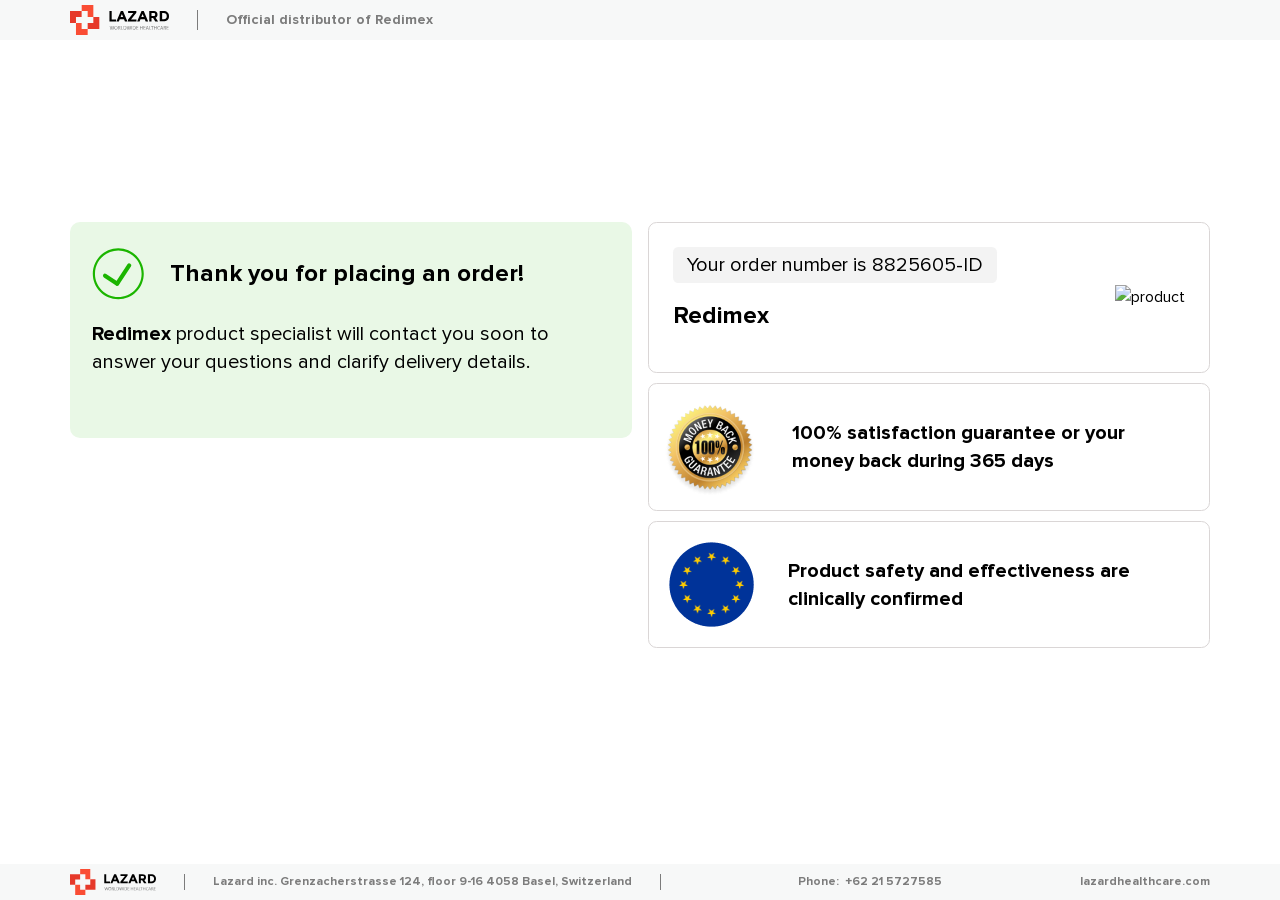
==== thanks/index.html @ 838192f9 "Substituir arquivos do repositório com versão local" ====
<!DOCTYPE html>
<html lang="ru">
  <head>
    <title>LAZARD worldwide healthcare | Thank you for placing an order!!</title>
    <meta charset="UTF-8">
    <meta name="viewport" content="width=device-width, initial-scale=1">
    <link rel="shortcut icon" href="favicon.ico">
    <!-- css styles -->
    <!--[if lt IE 9]>
    <script src="https://cdnjs.cloudflare.com/ajax/libs/html5shiv/3.7.3/html5shiv.min.js"></script>
    <script src="https://cdnjs.cloudflare.com/ajax/libs/livingston-css3-mediaqueries-js/1.0.0/css3-mediaqueries.min.js"></script><![endif]-->
    <link rel="stylesheet" href="https://stackpath.bootstrapcdn.com/bootstrap/4.3.1/css/bootstrap.min.css" integrity="sha384-ggOyR0iXCbMQv3Xipma34MD+dH/1fQ784/j6cY/iJTQUOhcWr7x9JvoRxT2MZw1T" crossorigin="anonymous">
    <link rel="stylesheet" href="https://cdnjs.cloudflare.com/ajax/libs/flag-icon-css/2.9.0/css/flag-icon.min.css">
    <!-- build:css assets/css/style.min.css-->
    <link rel="stylesheet" href="assets/css/fonts.css">
    <link rel="stylesheet" href="assets/css/style.css">
    <!-- endbuild -->
    <!-- end css styles -->
    <!-- INTH_SNIPPET_TOP -->
  </head>
  <body>
    <div class="d-flex flex-column justify-content-between h-100">
      <!-- header-->
      <header class="header">
        <div class="container">
          <div class="d-flex align-items-center">
            <div class="logo header-logo"><a href="#"><img class="logo__img" src="assets/images/logo/logo.svg" alt="logo"></a></div>
            <p class="header__text m-0">Official distributor of <span class="current-product__name">Redimex </span><span class="country"></span></p>
          </div>
        </div>
      </header>
      <!-- main-->
      <main class="main">
        <div class="container">
          <div class="row">
            <div class="order__content clearfix">
              <div class="col-md-6 float-md-left pr-md-2">
                <div class="order-info__content order-info__content_light_green mb-sm-3 mb-2">
                  <div class="order-info__info-line">
                    <div class="d-flex align-items-center"><img class="order-is-issued__img" src="assets/images/icons/order_green.svg" alt="order">
                      <p class="order-info__title m-0">Thank you for placing an order!</p>
                    </div>
                  </div>
                  <p class="order-info__text m-0"> <span class="current-product__name font-weight-bold">Redimex</span>&nbsp;product specialist will contact you soon to answer your questions and clarify delivery details.</p>
                </div>
              </div>
              <div class="col-md-6 float-md-right pl-md-2">
                <div class="order-product__content mb-3">
                  <div class="order-product__item current-product">
                    <div class="d-flex align-items-center justify-content-between">
                      <div class="order-product-spec-wrap">
                        <p class="order-id">Your order number is <span class="order-id__value">8825605-ID</span></p>
                        <p class="current-product__text"><span class="current-product__name">Redimex</span></p>
                        <p class="current-product__description m-0"></p>
                      </div><img class="current-product__img" src="https://static.statthroat.tech/offers/183624ec-45d1-457c-8dc4-bf20b5571d86.png" alt="product">
                    </div>
                  </div>
                  
                  <div class="order-product__item product-guarantee">
                    <div class="d-flex align-items-center"><img class="label label_img guarantee-label_img" src="assets/images/labels/guarantee.png" alt="guarantee">
                      <p class="product-guarantee_text">100% satisfaction guarantee or your money back during 365 days</p>
                    </div>
                  </div>
                  <div class="order-product__item product-confirmed">
                    <div class="d-flex align-items-center"><img class="label label_img" src="assets/images/labels/confirmed.png" alt="confirmed">
                      <p class="product-confirmed_text">Product safety and effectiveness are clinically confirmed</p>
                    </div>
                  </div>
                </div>
              </div>
              
            </div>
          </div>
        </div>
      </main>
      <!-- footer-->
      <footer class="footer">
        <div class="container">
          <div class="d-flex align-items-center">
            <div class="company-about__content">
              <div class="logo footer-logo"><a href="#"><img class="logo__img" src="assets/images/logo/logo.svg" alt="logo"></a></div>
            </div>
            <div class="footer-contacts__content">
              <div class="d-flex justify-content-between flex-xl-row flex-column">
                <p class="footer_address__text m-0">Lazard inc. Grenzacherstrasse 124, floor 9-16 4058 Basel, Switzerland</p>
                <p class="footer-phone__text m-0">Phone: &nbsp;<a class="footer-phone__link" href="tel:+62215727585">+62 21 5727585</a></p><a class="footer-url__link" href="lazardhealthcare.com" target="_blank">lazardhealthcare.com</a>
              </div>
            </div>
          </div>
        </div>
      </footer>
    </div>
    <!-- js scripts -->
    <script src="https://cdnjs.cloudflare.com/ajax/libs/jquery/3.3.1/jquery.min.js"></script>
    <script src="https://stackpath.bootstrapcdn.com/bootstrap/4.3.1/js/bootstrap.min.js" integrity="sha384-JjSmVgyd0p3pXB1rRibZUAYoIIy6OrQ6VrjIEaFf/nJGzIxFDsf4x0xIM+B07jRM" crossorigin="anonymous"></script>
    <!-- build:js assets/js/main.min.js -->
    <script src="assets/js/main.js"></script>
    <!-- endbuild -->
    <!-- end js scripts-->
    <!-- INTH_SNIPPET_BOTTOM -->
  </body>
</html>
---- thanks/assets/css/fonts.css ----
@font-face {
	font-family: 'Proxima Nova';
	src: url('../fonts/ProximaNova-Light.woff2') format('woff2'), url('../fonts/ProximaNova-Light.woff') format('woff');
	font-weight: 300;
	font-style: normal
}
@font-face {
	font-family: 'Proxima Nova';
	src: url('../fonts/ProximaNova-Regular.woff') format('woff2'), url('../fonts/ProximaNova-Regular.woff') format('woff');
	font-weight: 400;
	font-style: normal
}
@font-face {
	font-family: 'Proxima Nova';
	src: url('../fonts/ProximaNova-Bold.woff2') format('woff2'), url('../fonts/ProximaNova-Bold.woff') format('woff');
	font-weight: 700;
	font-style: normal
}
---- thanks/assets/css/style.css ----
/*
 * main
 */
html,
body {
  height: 100%;
}
body {
  font-family: 'Proxima Nova', sans-serif;
  font-weight: 400;
  font-size: 100%;
  color: #000;
  overflow-x: hidden;
}
@media (min-width: 1200px) {
  .container {
    max-width: 1170px;
  }
}
a {
  color: #00a3ff;
  text-decoration: underline;
}
a:hover {
  color: #00a3ff;
  text-decoration: none;
}
p {
  line-height: 140%;
}
img {
  max-width: 100%;
}
/*
 * style
 */
.header {
  padding: 5px 0;
  background-color: #f7f8f8;
}
.header-logo {
  margin: 0 28px 0 0;
}
.header__text {
  padding: 0 0 0 28px;
  font-family: 'Proxima Nova', sans-serif;
  font-weight: 700;
  font-size: 14px;
  color: #7c7c7c;
  border-left: 1px solid #7c7c7c;
}
.main {
  padding: 50px 0 68px;
}
.order-info__content {
  padding: 26px 80px 62px 22px;
  border-radius: 10px;
}
.order-info__content_light_green {
  background-color: #e9f8e6;
}
.order-info__info-line {
  margin: 0 0 20px;
}
.order-is-issued__img {
  margin: 0 26px 0 0;
}
.order-info__title {
  font-family: 'Proxima Nova', sans-serif;
  font-weight: 700;
  font-size: 24px;
}
.order-info__text {
  font-size: 20px;
}
.order-product__item {
  padding: 20px;
  margin: 0 0 10px;
  background-color: #fff;
  border: 1.71386px solid #dad6d6;
  border-radius: 8.56928px;
}
.order-product__item:last-child {
  margin: 0;
}
.current-product {
  padding: 24px;
}
.order-id {
  display: inline-block;
  padding: 4px 14px;
  font-size: 20px;
  background: rgba(196,196,196,0.2);
  border-radius: 5.14157px;
}
.current-product__text {
  font-family: 'Proxima Nova', sans-serif;
  font-weight: 700;
  font-size: 24px;
}
.current-product__description {
  font-size: 20px;
}
.label {
  margin: 0 34px 0 0;
}
.label-number {
  display: -webkit-box;
  display: -ms-flexbox;
  display: flex;
  -webkit-box-orient: vertical;
  -webkit-box-direction: normal;
      -ms-flex-direction: column;
          flex-direction: column;
  -webkit-box-align: center;
      -ms-flex-align: center;
          align-items: center;
  -webkit-box-pack: center;
      -ms-flex-pack: center;
          justify-content: center;
  min-width: 86px;
  height: 86px;
  border-radius: 50%;
  background-color: #ffe234;
}
.number__value {
  font-family: 'Proxima Nova', sans-serif;
  font-weight: 700;
  font-size: 45px;
}
.popularity-product__text,
.product-guarantee_text,
.product-confirmed_text {
  margin: 0;
  font-family: 'Proxima Nova', sans-serif;
  font-weight: 700;
  font-size: 20px;
}
.guarantee-label_img {
  margin: -2px 34px -9px -7px;
}
.other-suggestion__item {
  padding: 28px 22px 22px 16px;
}
.discount {
  padding: 18px 16px 18px 16px;
}
.order-suggestion-info__content {
  display: none;
}
.order-suggestion-info__content .order-info__title,
.order-suggestion-info__content .order-info__text {
  color: #fff;
}
.other-suggestion__item_bg_yellow {
  background: url("../images/icons/dot_bottom.svg") repeat-x top left 3.5px, url("../images/icons/dot_top.svg") repeat-x bottom left 3.5px;
  background-color: #ffe234;
}
.item_bg_1 {
  background: url("../images/icons/dot_bottom.svg") repeat-x top left 3.5px, url("../images/icons/dot_top.svg") repeat-x bottom left 3.5px;
  background-color: #ff4131;
}
.item_bg_2 {
  background: url("../images/icons/dot_bottom.svg") repeat-x top left 3.5px, url("../images/icons/dot_top.svg") repeat-x bottom left 3.5px;
  background-color: #a431ff;
}
.item_bg_3 {
  background: url("../images/icons/dot_bottom.svg") repeat-x top left 3.5px, url("../images/icons/dot_top.svg") repeat-x bottom left 3.5px;
  background-color: #00c3cf;
}
.emoji__wrap {
  position: relative;
  min-width: 50px;
  margin: 0 0 0 30px;
}
.flag__wrap {
  position: absolute;
  top: 36%;
  left: -40%;
}
.flag {
  font-size: 1.5rem;
}
.discount__title {
  font-family: 'Proxima Nova', sans-serif;
  font-weight: 700;
  font-size: 24px;
}
.discount__text {
  margin: 0;
  font-family: 'Proxima Nova', sans-serif;
  font-weight: 700;
  font-size: 18px;
}
.product-image__content {
  position: relative;
  min-width: 80px;
  max-width: 80px;
  height: 80px;
  margin: 0 18px 0 0;
  padding: 8px;
  background-color: #fff;
  border-radius: 5px;
}
.product-num {
  position: absolute;
  top: -7px;
  left: -10px;
  display: -webkit-box;
  display: -ms-flexbox;
  display: flex;
  -webkit-box-orient: vertical;
  -webkit-box-direction: normal;
      -ms-flex-direction: column;
          flex-direction: column;
  -webkit-box-align: center;
      -ms-flex-align: center;
          align-items: center;
  -webkit-box-pack: center;
      -ms-flex-pack: center;
          justify-content: center;
  min-width: 27px;
  max-width: 27px;
  height: 27px;
  border-radius: 50%;
  background-color: #ffe234;
  font-family: 'Proxima Nova', sans-serif;
  font-weight: 700;
  font-size: 14px;
}
.product__img {
  display: block;
  margin: auto;
}
.product__name {
  margin: 0;
  font-family: 'Proxima Nova', sans-serif;
  font-weight: 700;
  font-size: 24px;
  color: #fff;
}
.product__description {
  margin: 0;
  font-family: 'Proxima Nova', sans-serif;
  font-weight: 700;
  font-size: 18px;
  color: #fff;
}
.product__link {
  font-family: 'Proxima Nova', sans-serif;
  font-weight: 700;
  font-size: 12px;
  color: #fff;
}
.product__link:hover {
  color: #fff;
}
.product-order__content {
  -ms-flex-negative: 0;
      flex-shrink: 0;
}
.price.price--old {
  margin: 0 0 10px;
  position: relative;
  font-family: 'Proxima Nova', sans-serif;
  font-weight: 700;
  font-size: 12px;
  color: #fff;
}
.price.price--old:before {
  content: "";
  position: absolute;
  top: 40%;
  right: 2px;
  left: -2px;
  width: calc(100% + 4px);
  height: 1px;
  background-color: #fff;
}
.price.price--new {
  margin: 0;
  font-family: 'Proxima Nova', sans-serif;
  font-weight: 700;
  font-size: 24px;
  color: #fff;
}
.product-order__btn {
  padding: 3px 8px;
  background: #ffe234;
  border-radius: 3px;
  font-family: 'Proxima Nova', sans-serif;
  font-weight: 700;
  font-size: 12px;
  color: #000 !important;
  text-decoration: none;
  cursor: pointer;
  border: none;
  outline: none;
}
.product-order__btn:hover {
  filter: saturate(2);
}
.product-order__btn:focus {
  outline: none;
}
.footer {
  padding: 5px 0;
  background-color: #f7f8f8;
}
.footer-logo {
  margin: 0 28px 0 0;
}
.footer-contacts__content {
  width: 100%;
  padding: 0 0 0 28px;
  border-left: 1px solid #7c7c7c;
}
.footer_address__text {
  padding: 0 28px 0 0;
  font-family: 'Proxima Nova', sans-serif;
  font-weight: 700;
  font-size: 12px;
  color: #7c7c7c;
  border-right: 1px solid #7c7c7c;
}
.footer-phone__text,
.footer-phone__link,
.footer-url__link {
  font-family: 'Proxima Nova', sans-serif;
  font-weight: 700;
  font-size: 12px;
  color: #7c7c7c;
  text-decoration: none;
  line-height: 140%;
}
.footer-phone__link:hover,
.footer-url__link:hover {
  color: #00a3ff;
}
@media (max-width: 1200px) {
  .footer_address__text {
    border-right: none;
  }
}
@media (min-width: 576px) and (max-width: 992px) {
  .order-info__content {
    padding: 14px;
  }
  .order-is-issued__img {
    max-width: 30px;
    margin: 0 14px 0 0;
  }
  .order-info__title,
  .order-info__text {
    font-size: 14px;
  }
  .order-product__item {
    padding: 12px;
  }
  .current-product {
    padding: 15px;
  }
  .order-id {
    margin: 0 0 8px;
    font-size: 12px;
  }
  .current-product__text {
    margin: 0 0 8px;
    font-size: 14px;
  }
  .current-product__description {
    font-size: 12px;
  }
  .current-product__img {
    max-width: 80px;
  }
  .label-number {
    min-width: 50px;
    height: 50px;
    margin: 0 20px 0 0;
  }
  .number__value {
    font-size: 26px;
  }
  .label_img {
    max-width: 50px;
  }
  .label {
    margin: 0 20px 0 0;
  }
  .other-suggestion__item {
    padding: 24px 18px;
  }
  .popularity-product__text,
  .product-guarantee_text,
  .product-confirmed_text {
    font-size: 12px;
  }
  .discount__title {
    font-size: 20px;
  }
  .discount__text {
    font-size: 12px;
  }
  .product__name {
    font-size: 14px;
  }
  .product__description {
    font-size: 12px;
  }
  .price.price--new {
    font-size: 20px;
  }
}
@media (max-width: 576px) {
  .header-logo,
  .footer-logo {
    min-width: 70px;
    margin: 0 14px 0 0;
  }
  .header__text {
    font-size: 12px;
    border-left: 1px solid rgba(123,124,124,0.2);
  }
  .footer-contacts__content {
    padding: 0 0 0 14px;
    border-left: 1px solid rgba(123,124,124,0.2);
  }
  .footer_address__text {
    padding: 0;
  }
  .main {
    padding: 14px 0;
  }
  .order-info__content {
    padding: 14px;
  }
  .order-is-issued__img {
    max-width: 30px;
    margin: 0 14px 0 0;
  }
  .order-info__title,
  .order-info__text {
    font-size: 14px;
  }
  .order-product__item {
    padding: 12px;
  }
  .current-product {
    padding: 15px;
  }
  .order-id {
    margin: 0 0 8px;
    font-size: 12px;
  }
  .current-product__text {
    margin: 0 0 8px;
    font-size: 14px;
  }
  .current-product__description {
    font-size: 12px;
  }
  .current-product__img {
    max-width: 80px;
  }
  .label-number {
    min-width: 50px;
    height: 50px;
    margin: 0 20px 0 0;
  }
  .number__value {
    font-size: 26px;
  }
  .label_img {
    max-width: 50px;
  }
  .label {
    margin: 0 20px 0 0;
  }
  .other-suggestion__item {
    padding: 24px 18px;
  }
  .popularity-product__text,
  .product-guarantee_text,
  .product-confirmed_text {
    font-size: 12px;
  }
  .discount__title {
    font-size: 20px;
  }
  .discount__text {
    font-size: 12px;
  }
  .product__name {
    font-size: 14px;
  }
  .product__description {
    font-size: 12px;
  }
  .price.price--new {
    font-size: 20px;
  }
}
@media (max-width: 374px) {
  .emoji__wrap {
    margin: 20px 0 0 0;
  }
  .other-suggestion__item .suggestion-product > .d-flex {
    -webkit-box-orient: vertical;
    -webkit-box-direction: normal;
        -ms-flex-direction: column;
            flex-direction: column;
  }
  .product-about__content {
    margin: 0 0 10px;
  }
  .product-order__content .price {
    margin: 0;
  }
  .product-order__content .d-flex {
    -webkit-box-orient: horizontal !important;
    -webkit-box-direction: normal !important;
        -ms-flex-direction: row !important;
            flex-direction: row !important;
    -webkit-box-align: center !important;
        -ms-flex-align: center !important;
            align-items: center !important;
    -ms-flex-pack: distribute !important;
        justify-content: space-around !important;
  }
  .product-order__btn {
    display: block;
    width: 100%;
    margin: 10px 0 0;
    text-align: center;
  }
}
/*
 * reset
 */
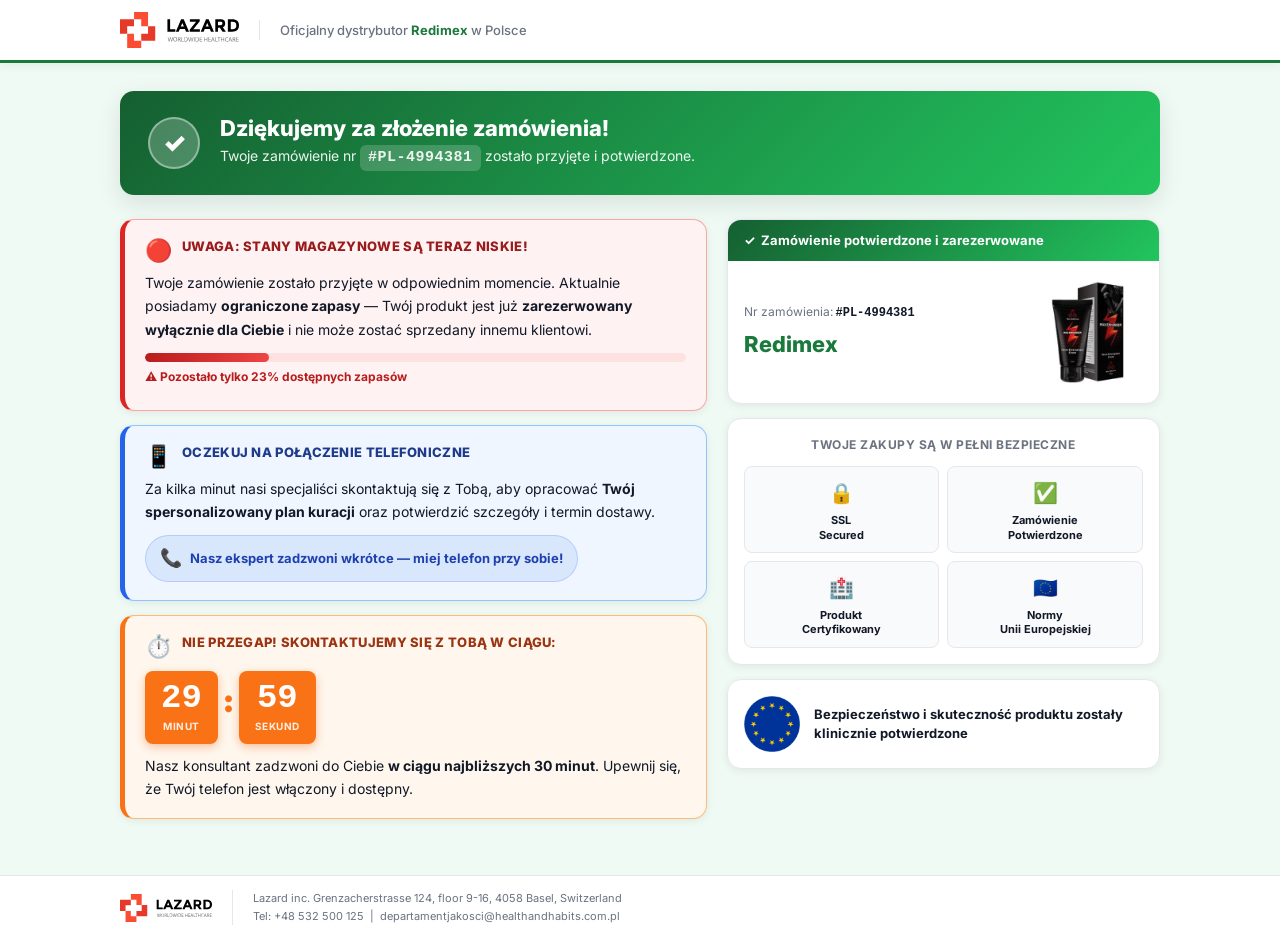
==== commit cce9fc5f: "feat: thanks page otimizada (polonês + 3 gatilhos + design moderno) + GEO LP /pl/ + validação inteli" ====
--- a/thanks/index.html
+++ b/thanks/index.html
@@ -1,102 +1,240 @@
 <!DOCTYPE html>
-<html lang="ru">
+<html lang="pl">
   <head>
-    <title>LAZARD worldwide healthcare | Thank you for placing an order!!</title>
+    <title>Dziękujemy za zamówienie! | Redimex Polska</title>
     <meta charset="UTF-8">
     <meta name="viewport" content="width=device-width, initial-scale=1">
+    <meta name="robots" content="noindex, nofollow">
     <link rel="shortcut icon" href="favicon.ico">
-    <!-- css styles -->
-    <!--[if lt IE 9]>
-    <script src="https://cdnjs.cloudflare.com/ajax/libs/html5shiv/3.7.3/html5shiv.min.js"></script>
-    <script src="https://cdnjs.cloudflare.com/ajax/libs/livingston-css3-mediaqueries-js/1.0.0/css3-mediaqueries.min.js"></script><![endif]-->
-    <link rel="stylesheet" href="https://stackpath.bootstrapcdn.com/bootstrap/4.3.1/css/bootstrap.min.css" integrity="sha384-ggOyR0iXCbMQv3Xipma34MD+dH/1fQ784/j6cY/iJTQUOhcWr7x9JvoRxT2MZw1T" crossorigin="anonymous">
-    <link rel="stylesheet" href="https://cdnjs.cloudflare.com/ajax/libs/flag-icon-css/2.9.0/css/flag-icon.min.css">
-    <!-- build:css assets/css/style.min.css-->
+    <!-- Google Fonts: Inter -->
+    <link rel="preconnect" href="https://fonts.googleapis.com">
+    <link href="https://fonts.googleapis.com/css2?family=Inter:wght@400;500;600;700;800;900&display=swap" rel="stylesheet">
+    <!-- Styles -->
     <link rel="stylesheet" href="assets/css/fonts.css">
     <link rel="stylesheet" href="assets/css/style.css">
-    <!-- endbuild -->
-    <!-- end css styles -->
     <!-- INTH_SNIPPET_TOP -->
   </head>
   <body>
-    <div class="d-flex flex-column justify-content-between h-100">
-      <!-- header-->
-      <header class="header">
-        <div class="container">
-          <div class="d-flex align-items-center">
-            <div class="logo header-logo"><a href="#"><img class="logo__img" src="assets/images/logo/logo.svg" alt="logo"></a></div>
-            <p class="header__text m-0">Official distributor of <span class="current-product__name">Redimex </span><span class="country"></span></p>
+
+    <!-- ══════════════════════════════════
+         HEADER
+    ══════════════════════════════════ -->
+    <header class="header">
+      <div class="container">
+        <div class="header-inner">
+          <a href="#" class="header-logo">
+            <img src="assets/images/logo/logo.svg" alt="Redimex">
+          </a>
+          <p class="header-text">Oficjalny dystrybutor <strong>Redimex</strong> w Polsce</p>
+        </div>
+      </div>
+    </header>
+
+    <!-- ══════════════════════════════════
+         MAIN
+    ══════════════════════════════════ -->
+    <main class="main">
+      <div class="container">
+
+        <!-- ── SUCCESS BANNER ── -->
+        <div class="success-banner">
+          <div class="success-icon">✓</div>
+          <div>
+            <h1 class="success-title">Dziękujemy za złożenie zamówienia!</h1>
+            <p class="success-subtitle">
+              Twoje zamówienie nr <span class="order-id-badge" id="orderId">#PL-8825605</span>
+              zostało przyjęte i potwierdzone.
+            </p>
           </div>
         </div>
-      </header>
-      <!-- main-->
-      <main class="main">
-        <div class="container">
-          <div class="row">
-            <div class="order__content clearfix">
-              <div class="col-md-6 float-md-left pr-md-2">
-                <div class="order-info__content order-info__content_light_green mb-sm-3 mb-2">
-                  <div class="order-info__info-line">
-                    <div class="d-flex align-items-center"><img class="order-is-issued__img" src="assets/images/icons/order_green.svg" alt="order">
-                      <p class="order-info__title m-0">Thank you for placing an order!</p>
-                    </div>
-                  </div>
-                  <p class="order-info__text m-0"> <span class="current-product__name font-weight-bold">Redimex</span>&nbsp;product specialist will contact you soon to answer your questions and clarify delivery details.</p>
-                </div>
-              </div>
-              <div class="col-md-6 float-md-right pl-md-2">
-                <div class="order-product__content mb-3">
-                  <div class="order-product__item current-product">
-                    <div class="d-flex align-items-center justify-content-between">
-                      <div class="order-product-spec-wrap">
-                        <p class="order-id">Your order number is <span class="order-id__value">8825605-ID</span></p>
-                        <p class="current-product__text"><span class="current-product__name">Redimex</span></p>
-                        <p class="current-product__description m-0"></p>
-                      </div><img class="current-product__img" src="https://static.statthroat.tech/offers/183624ec-45d1-457c-8dc4-bf20b5571d86.png" alt="product">
-                    </div>
-                  </div>
-                  
-                  <div class="order-product__item product-guarantee">
-                    <div class="d-flex align-items-center"><img class="label label_img guarantee-label_img" src="assets/images/labels/guarantee.png" alt="guarantee">
-                      <p class="product-guarantee_text">100% satisfaction guarantee or your money back during 365 days</p>
-                    </div>
-                  </div>
-                  <div class="order-product__item product-confirmed">
-                    <div class="d-flex align-items-center"><img class="label label_img" src="assets/images/labels/confirmed.png" alt="confirmed">
-                      <p class="product-confirmed_text">Product safety and effectiveness are clinically confirmed</p>
-                    </div>
-                  </div>
-                </div>
-              </div>
-              
-            </div>
+
+        <!-- ── CONTENT GRID ── -->
+        <div class="content-grid">
+
+          <!-- ════════════════════════════
+               LEFT — GATILHOS / TRIGGERS
+          ════════════════════════════ -->
+          <div class="triggers-column">
+
+            <!-- TRIGGER 1: Stock alert (RED) -->
+            <div class="trigger trigger-red">
+              <div class="trigger-header">
+                <span class="trigger-icon">🔴</span>
+                <h2 class="trigger-title">UWAGA: STANY MAGAZYNOWE SĄ TERAZ NISKIE!</h2>
+              </div>
+              <p class="trigger-text">
+                Twoje zamówienie zostało przyjęte w odpowiednim momencie.
+                Aktualnie posiadamy <strong>ograniczone zapasy</strong> —
+                Twój produkt jest już <strong>zarezerwowany wyłącznie dla Ciebie</strong>
+                i nie może zostać sprzedany innemu klientowi.
+              </p>
+              <div class="stock-bar-wrap">
+                <div class="stock-bar">
+                  <div class="stock-bar-fill"></div>
+                </div>
+                <p class="stock-label">⚠️ Pozostało tylko <strong>23% dostępnych zapasów</strong></p>
+              </div>
+            </div>
+
+            <!-- TRIGGER 2: Specialist contact (BLUE) -->
+            <div class="trigger trigger-blue">
+              <div class="trigger-header">
+                <span class="trigger-icon">📱</span>
+                <h2 class="trigger-title">OCZEKUJ NA POŁĄCZENIE TELEFONICZNE</h2>
+              </div>
+              <p class="trigger-text">
+                Za kilka minut nasi specjaliści skontaktują się z Tobą,
+                aby opracować <strong>Twój spersonalizowany plan kuracji</strong>
+                oraz potwierdzić szczegóły i termin dostawy.
+              </p>
+              <div class="phone-pill">
+                <span class="phone-pill-icon">📞</span>
+                <span class="phone-pill-text">Nasz ekspert zadzwoni wkrótce — miej telefon przy sobie!</span>
+              </div>
+            </div>
+
+            <!-- TRIGGER 3: 30-min countdown (ORANGE) -->
+            <div class="trigger trigger-orange">
+              <div class="trigger-header">
+                <span class="trigger-icon">⏱️</span>
+                <h2 class="trigger-title">NIE PRZEGAP! SKONTAKTUJEMY SIĘ Z TOBĄ W CIĄGU:</h2>
+              </div>
+              <div class="countdown-wrap">
+                <div class="countdown-box">
+                  <span class="countdown-num" id="cntMin">30</span>
+                  <span class="countdown-label">minut</span>
+                </div>
+                <span class="countdown-sep">:</span>
+                <div class="countdown-box">
+                  <span class="countdown-num" id="cntSec">00</span>
+                  <span class="countdown-label">sekund</span>
+                </div>
+              </div>
+              <p class="trigger-text">
+                Nasz konsultant zadzwoni do Ciebie <strong>w ciągu najbliższych 30 minut</strong>.
+                Upewnij się, że Twój telefon jest włączony i dostępny.
+              </p>
+            </div>
+
+          </div><!-- /triggers-column -->
+
+          <!-- ════════════════════════════
+               RIGHT — PRODUCT + SEALS
+          ════════════════════════════ -->
+          <div class="product-column">
+
+            <!-- Product card -->
+            <div class="card">
+              <div class="card-header-green">
+                ✓ &nbsp;Zamówienie potwierdzone i zarezerwowane
+              </div>
+              <div class="product-info">
+                <div>
+                  <p class="order-number-small">Nr zamówienia: <span id="orderIdCard">#PL-8825605</span></p>
+                  <p class="product-name-card">Redimex</p>
+                </div>
+                <img
+                  class="product-img-card"
+                  src="assets/images/products/product1.png"
+                  alt="Redimex"
+                  onerror="this.src='https://static.statthroat.tech/offers/183624ec-45d1-457c-8dc4-bf20b5571d86.png'"
+                >
+              </div>
+            </div>
+
+            <!-- Security seals (NO free shipping) -->
+            <div class="card seals-card">
+              <p class="seals-title">Twoje zakupy są w pełni bezpieczne</p>
+              <div class="seals-grid">
+                <div class="seal">
+                  <span class="seal-icon">🔒</span>
+                  <span class="seal-text">SSL<br>Secured</span>
+                </div>
+                <div class="seal">
+                  <span class="seal-icon">✅</span>
+                  <span class="seal-text">Zamówienie<br>Potwierdzone</span>
+                </div>
+                <div class="seal">
+                  <span class="seal-icon">🏥</span>
+                  <span class="seal-text">Produkt<br>Certyfikowany</span>
+                </div>
+                <div class="seal">
+                  <span class="seal-icon">🇪🇺</span>
+                  <span class="seal-text">Normy<br>Unii Europejskiej</span>
+                </div>
+              </div>
+            </div>
+
+            <!-- EU Clinical Confirmation -->
+            <div class="card eu-card">
+              <div class="eu-content">
+                <img
+                  src="assets/images/labels/confirmed.png"
+                  alt="Klinicznie potwierdzone"
+                  class="eu-img"
+                >
+                <p class="eu-text">
+                  Bezpieczeństwo i skuteczność produktu zostały
+                  <strong>klinicznie potwierdzone</strong>
+                </p>
+              </div>
+            </div>
+
+          </div><!-- /product-column -->
+
+        </div><!-- /content-grid -->
+      </div><!-- /container -->
+    </main>
+
+    <!-- ══════════════════════════════════
+         FOOTER
+    ══════════════════════════════════ -->
+    <footer class="footer">
+      <div class="container">
+        <div class="footer-inner">
+          <a href="#" class="footer-logo">
+            <img src="assets/images/logo/logo.svg" alt="Redimex">
+          </a>
+          <div class="footer-info">
+            <p>Lazard inc. Grenzacherstrasse 124, floor 9-16, 4058 Basel, Switzerland</p>
+            <p>Tel: <a href="tel:+48532500125">+48 532 500 125</a> &nbsp;|&nbsp;
+               <a href="mailto:departamentjakosci@healthandhabits.com.pl">departamentjakosci@healthandhabits.com.pl</a>
+            </p>
           </div>
         </div>
-      </main>
-      <!-- footer-->
-      <footer class="footer">
-        <div class="container">
-          <div class="d-flex align-items-center">
-            <div class="company-about__content">
-              <div class="logo footer-logo"><a href="#"><img class="logo__img" src="assets/images/logo/logo.svg" alt="logo"></a></div>
-            </div>
-            <div class="footer-contacts__content">
-              <div class="d-flex justify-content-between flex-xl-row flex-column">
-                <p class="footer_address__text m-0">Lazard inc. Grenzacherstrasse 124, floor 9-16 4058 Basel, Switzerland</p>
-                <p class="footer-phone__text m-0">Phone: &nbsp;<a class="footer-phone__link" href="tel:+62215727585">+62 21 5727585</a></p><a class="footer-url__link" href="lazardhealthcare.com" target="_blank">lazardhealthcare.com</a>
-              </div>
-            </div>
-          </div>
-        </div>
-      </footer>
-    </div>
-    <!-- js scripts -->
-    <script src="https://cdnjs.cloudflare.com/ajax/libs/jquery/3.3.1/jquery.min.js"></script>
-    <script src="https://stackpath.bootstrapcdn.com/bootstrap/4.3.1/js/bootstrap.min.js" integrity="sha384-JjSmVgyd0p3pXB1rRibZUAYoIIy6OrQ6VrjIEaFf/nJGzIxFDsf4x0xIM+B07jRM" crossorigin="anonymous"></script>
-    <!-- build:js assets/js/main.min.js -->
-    <script src="assets/js/main.js"></script>
-    <!-- endbuild -->
-    <!-- end js scripts-->
+      </div>
+    </footer>
+
+    <!-- ══════════════════════════════════
+         SCRIPTS
+    ══════════════════════════════════ -->
+    <script>
+      /* ── Random order ID ── */
+      (function () {
+        var id = '#PL-' + Math.floor(1000000 + Math.random() * 9000000);
+        var els = document.querySelectorAll('#orderId, #orderIdCard');
+        els.forEach(function (el) { el.textContent = id; });
+      })();
+
+      /* ── 30-min countdown ── */
+      (function () {
+        var total = 30 * 60;
+        var minEl = document.getElementById('cntMin');
+        var secEl = document.getElementById('cntSec');
+
+        function tick() {
+          var m = Math.floor(total / 60);
+          var s = total % 60;
+          minEl.textContent = String(m).padStart(2, '0');
+          secEl.textContent = String(s).padStart(2, '0');
+          if (total > 0) total--;
+        }
+
+        tick();
+        setInterval(tick, 1000);
+      })();
+    </script>
+
     <!-- INTH_SNIPPET_BOTTOM -->
   </body>
 </html>
--- a/thanks/assets/css/style.css
+++ b/thanks/assets/css/style.css
@@ -1,540 +1,448 @@
-/*
- * main
- */
-html,
+/* =====================================================
+   REDIMEX — Thanks Page Design System (Modern Rewrite)
+   ===================================================== */
+
+*, *::before, *::after {
+  box-sizing: border-box;
+  margin: 0;
+  padding: 0;
+}
+
+:root {
+  --primary:        #1a7a3c;
+  --primary-light:  #e6f7ec;
+  --success:        #22c55e;
+  --red:            #dc2626;
+  --red-light:      #fef2f2;
+  --red-border:     #fca5a5;
+  --blue:           #2563eb;
+  --blue-light:     #eff6ff;
+  --blue-border:    #93c5fd;
+  --orange:         #ea580c;
+  --orange-mid:     #f97316;
+  --orange-light:   #fff7ed;
+  --orange-border:  #fdba74;
+  --gray:           #6b7280;
+  --gray-light:     #f9fafb;
+  --border:         #e5e7eb;
+  --text:           #111827;
+  --text-secondary: #6b7280;
+  --radius:         14px;
+  --radius-sm:      8px;
+  --shadow:         0 2px 8px rgba(0,0,0,.07);
+  --shadow-md:      0 8px 24px rgba(0,0,0,.10);
+  --font:           'Inter', 'Proxima Nova', sans-serif;
+}
+
+html, body { height: 100%; }
+
 body {
+  font-family: var(--font);
+  font-size: 16px;
+  color: var(--text);
+  background: #f0faf5;
+  line-height: 1.6;
+  overflow-x: hidden;
+}
+
+img  { max-width: 100%; display: block; }
+a    { color: var(--primary); text-decoration: none; }
+a:hover { text-decoration: underline; }
+p    { line-height: 1.6; }
+
+/* ---- CONTAINER ---- */
+.container {
+  max-width: 1080px;
+  margin: 0 auto;
+  padding: 0 20px;
+}
+
+/* =====================================================
+   HEADER
+   ===================================================== */
+.header {
+  background: #fff;
+  border-bottom: 3px solid var(--primary);
+  padding: 12px 0;
+  box-shadow: 0 2px 10px rgba(0,0,0,.06);
+  position: sticky;
+  top: 0;
+  z-index: 100;
+}
+.header-inner {
+  display: flex;
+  align-items: center;
+  gap: 20px;
+}
+.header-logo img { height: 36px; }
+.header-text {
+  font-size: 13px;
+  color: var(--text-secondary);
+  padding-left: 20px;
+  border-left: 1px solid var(--border);
+  font-weight: 500;
+}
+.header-text strong { color: var(--primary); }
+
+/* =====================================================
+   MAIN
+   ===================================================== */
+.main { padding: 28px 0 56px; }
+
+/* =====================================================
+   SUCCESS BANNER
+   ===================================================== */
+.success-banner {
+  display: flex;
+  align-items: center;
+  gap: 20px;
+  background: linear-gradient(135deg, #155f31 0%, #22c55e 100%);
+  border-radius: var(--radius);
+  padding: 24px 28px;
+  margin-bottom: 24px;
+  color: #fff;
+  box-shadow: var(--shadow-md);
+  animation: slideDown .5s ease both;
+}
+.success-icon {
+  display: flex;
+  align-items: center;
+  justify-content: center;
+  width: 52px;
+  height: 52px;
+  min-width: 52px;
+  background: rgba(255,255,255,.22);
+  border-radius: 50%;
+  font-size: 26px;
+  font-weight: 900;
+  border: 2px solid rgba(255,255,255,.4);
+  flex-shrink: 0;
+}
+.success-title {
+  font-size: 22px;
+  font-weight: 800;
+  margin-bottom: 4px;
+  line-height: 1.2;
+}
+.success-subtitle {
+  font-size: 14px;
+  opacity: .92;
+}
+.order-id-badge {
+  display: inline-block;
+  background: rgba(255,255,255,.2);
+  border-radius: 6px;
+  padding: 1px 8px;
+  font-family: monospace;
+  font-size: 15px;
+  font-weight: 700;
+  letter-spacing: .5px;
+}
+
+/* =====================================================
+   CONTENT GRID
+   ===================================================== */
+.content-grid {
+  display: grid;
+  grid-template-columns: 1.15fr 0.85fr;
+  gap: 20px;
+  align-items: start;
+}
+
+/* =====================================================
+   TRIGGERS COLUMN
+   ===================================================== */
+.triggers-column { display: flex; flex-direction: column; gap: 14px; }
+
+/* Base trigger card */
+.trigger {
+  border-radius: var(--radius);
+  padding: 18px 20px;
+  box-shadow: var(--shadow);
+}
+.trigger:nth-child(1) { animation: fadeInUp .5s .10s ease both; }
+.trigger:nth-child(2) { animation: fadeInUp .5s .22s ease both; }
+.trigger:nth-child(3) { animation: fadeInUp .5s .34s ease both; }
+
+/* Red trigger */
+.trigger-red {
+  background: var(--red-light);
+  border: 1.5px solid var(--red-border);
+  border-left: 5px solid var(--red);
+  animation: fadeInUp .5s .10s ease both, pulseRed 2.4s ease-in-out 1s infinite;
+}
+.trigger-red .trigger-title { color: #991b1b; }
+
+/* Blue trigger */
+.trigger-blue {
+  background: var(--blue-light);
+  border: 1.5px solid var(--blue-border);
+  border-left: 5px solid var(--blue);
+}
+.trigger-blue .trigger-title { color: #1e3a8a; }
+
+/* Orange trigger */
+.trigger-orange {
+  background: var(--orange-light);
+  border: 1.5px solid var(--orange-border);
+  border-left: 5px solid var(--orange-mid);
+}
+.trigger-orange .trigger-title { color: #9a3412; }
+
+/* Trigger header */
+.trigger-header {
+  display: flex;
+  align-items: flex-start;
+  gap: 10px;
+  margin-bottom: 10px;
+}
+.trigger-icon { font-size: 22px; line-height: 1; flex-shrink: 0; margin-top: 1px; }
+.trigger-title {
+  font-size: 13px;
+  font-weight: 800;
+  letter-spacing: .3px;
+  line-height: 1.3;
+  text-transform: uppercase;
+}
+.trigger-text {
+  font-size: 14px;
+  color: var(--text);
+  line-height: 1.65;
+}
+
+/* Stock bar */
+.stock-bar-wrap { margin: 12px 0 6px; }
+.stock-bar {
+  background: #fee2e2;
+  border-radius: 100px;
+  height: 9px;
+  overflow: hidden;
+}
+.stock-bar-fill {
   height: 100%;
-}
-body {
-  font-family: 'Proxima Nova', sans-serif;
-  font-weight: 400;
-  font-size: 100%;
-  color: #000;
-  overflow-x: hidden;
-}
-@media (min-width: 1200px) {
-  .container {
-    max-width: 1170px;
-  }
-}
-a {
-  color: #00a3ff;
-  text-decoration: underline;
-}
-a:hover {
-  color: #00a3ff;
-  text-decoration: none;
-}
-p {
-  line-height: 140%;
-}
-img {
-  max-width: 100%;
-}
-/*
- * style
- */
-.header {
-  padding: 5px 0;
-  background-color: #f7f8f8;
-}
-.header-logo {
-  margin: 0 28px 0 0;
-}
-.header__text {
-  padding: 0 0 0 28px;
-  font-family: 'Proxima Nova', sans-serif;
-  font-weight: 700;
-  font-size: 14px;
-  color: #7c7c7c;
-  border-left: 1px solid #7c7c7c;
-}
-.main {
-  padding: 50px 0 68px;
-}
-.order-info__content {
-  padding: 26px 80px 62px 22px;
-  border-radius: 10px;
-}
-.order-info__content_light_green {
-  background-color: #e9f8e6;
-}
-.order-info__info-line {
-  margin: 0 0 20px;
-}
-.order-is-issued__img {
-  margin: 0 26px 0 0;
-}
-.order-info__title {
-  font-family: 'Proxima Nova', sans-serif;
-  font-weight: 700;
-  font-size: 24px;
-}
-.order-info__text {
-  font-size: 20px;
-}
-.order-product__item {
-  padding: 20px;
-  margin: 0 0 10px;
-  background-color: #fff;
-  border: 1.71386px solid #dad6d6;
-  border-radius: 8.56928px;
-}
-.order-product__item:last-child {
-  margin: 0;
-}
-.current-product {
-  padding: 24px;
-}
-.order-id {
-  display: inline-block;
-  padding: 4px 14px;
-  font-size: 20px;
-  background: rgba(196,196,196,0.2);
-  border-radius: 5.14157px;
-}
-.current-product__text {
-  font-family: 'Proxima Nova', sans-serif;
-  font-weight: 700;
-  font-size: 24px;
-}
-.current-product__description {
-  font-size: 20px;
-}
-.label {
-  margin: 0 34px 0 0;
-}
-.label-number {
-  display: -webkit-box;
-  display: -ms-flexbox;
-  display: flex;
-  -webkit-box-orient: vertical;
-  -webkit-box-direction: normal;
-      -ms-flex-direction: column;
-          flex-direction: column;
-  -webkit-box-align: center;
-      -ms-flex-align: center;
-          align-items: center;
-  -webkit-box-pack: center;
-      -ms-flex-pack: center;
-          justify-content: center;
-  min-width: 86px;
-  height: 86px;
-  border-radius: 50%;
-  background-color: #ffe234;
-}
-.number__value {
-  font-family: 'Proxima Nova', sans-serif;
-  font-weight: 700;
-  font-size: 45px;
-}
-.popularity-product__text,
-.product-guarantee_text,
-.product-confirmed_text {
-  margin: 0;
-  font-family: 'Proxima Nova', sans-serif;
-  font-weight: 700;
-  font-size: 20px;
-}
-.guarantee-label_img {
-  margin: -2px 34px -9px -7px;
-}
-.other-suggestion__item {
-  padding: 28px 22px 22px 16px;
-}
-.discount {
-  padding: 18px 16px 18px 16px;
-}
-.order-suggestion-info__content {
-  display: none;
-}
-.order-suggestion-info__content .order-info__title,
-.order-suggestion-info__content .order-info__text {
+  background: linear-gradient(90deg, #b91c1c, #ef4444);
+  border-radius: 100px;
+  width: 23%;
+  animation: growBar 1.8s ease .6s both;
+}
+.stock-label {
+  font-size: 12px;
+  color: #b91c1c;
+  font-weight: 700;
+  margin-top: 5px;
+}
+
+/* Phone animation pill */
+.phone-pill {
+  display: inline-flex;
+  align-items: center;
+  gap: 8px;
+  margin-top: 12px;
+  padding: 8px 14px;
+  background: rgba(37,99,235,.1);
+  border: 1px solid rgba(37,99,235,.2);
+  border-radius: 100px;
+}
+.phone-pill-icon {
+  font-size: 18px;
+  animation: phonePulse 1.6s ease-in-out infinite;
+}
+.phone-pill-text {
+  font-size: 13px;
+  color: #1e40af;
+  font-weight: 700;
+}
+
+/* Countdown */
+.countdown-wrap {
+  display: flex;
+  align-items: center;
+  gap: 6px;
+  margin: 14px 0 10px;
+}
+.countdown-box {
+  display: flex;
+  flex-direction: column;
+  align-items: center;
+  background: var(--orange-mid);
+  border-radius: var(--radius-sm);
+  padding: 10px 16px;
+  min-width: 70px;
+  box-shadow: 0 3px 10px rgba(234,88,12,.35);
+}
+.countdown-num {
+  font-size: 34px;
+  font-weight: 900;
   color: #fff;
-}
-.other-suggestion__item_bg_yellow {
-  background: url("../images/icons/dot_bottom.svg") repeat-x top left 3.5px, url("../images/icons/dot_top.svg") repeat-x bottom left 3.5px;
-  background-color: #ffe234;
-}
-.item_bg_1 {
-  background: url("../images/icons/dot_bottom.svg") repeat-x top left 3.5px, url("../images/icons/dot_top.svg") repeat-x bottom left 3.5px;
-  background-color: #ff4131;
-}
-.item_bg_2 {
-  background: url("../images/icons/dot_bottom.svg") repeat-x top left 3.5px, url("../images/icons/dot_top.svg") repeat-x bottom left 3.5px;
-  background-color: #a431ff;
-}
-.item_bg_3 {
-  background: url("../images/icons/dot_bottom.svg") repeat-x top left 3.5px, url("../images/icons/dot_top.svg") repeat-x bottom left 3.5px;
-  background-color: #00c3cf;
-}
-.emoji__wrap {
-  position: relative;
-  min-width: 50px;
-  margin: 0 0 0 30px;
-}
-.flag__wrap {
-  position: absolute;
-  top: 36%;
-  left: -40%;
-}
-.flag {
-  font-size: 1.5rem;
-}
-.discount__title {
-  font-family: 'Proxima Nova', sans-serif;
-  font-weight: 700;
-  font-size: 24px;
-}
-.discount__text {
-  margin: 0;
-  font-family: 'Proxima Nova', sans-serif;
-  font-weight: 700;
-  font-size: 18px;
-}
-.product-image__content {
-  position: relative;
-  min-width: 80px;
-  max-width: 80px;
-  height: 80px;
-  margin: 0 18px 0 0;
-  padding: 8px;
-  background-color: #fff;
-  border-radius: 5px;
-}
-.product-num {
-  position: absolute;
-  top: -7px;
-  left: -10px;
-  display: -webkit-box;
-  display: -ms-flexbox;
-  display: flex;
-  -webkit-box-orient: vertical;
-  -webkit-box-direction: normal;
-      -ms-flex-direction: column;
-          flex-direction: column;
-  -webkit-box-align: center;
-      -ms-flex-align: center;
-          align-items: center;
-  -webkit-box-pack: center;
-      -ms-flex-pack: center;
-          justify-content: center;
-  min-width: 27px;
-  max-width: 27px;
-  height: 27px;
-  border-radius: 50%;
-  background-color: #ffe234;
-  font-family: 'Proxima Nova', sans-serif;
-  font-weight: 700;
-  font-size: 14px;
-}
-.product__img {
-  display: block;
-  margin: auto;
-}
-.product__name {
-  margin: 0;
-  font-family: 'Proxima Nova', sans-serif;
-  font-weight: 700;
-  font-size: 24px;
+  font-variant-numeric: tabular-nums;
+  line-height: 1;
+  font-family: monospace;
+}
+.countdown-label {
+  font-size: 10px;
+  color: rgba(255,255,255,.88);
+  font-weight: 700;
+  margin-top: 3px;
+  text-transform: uppercase;
+  letter-spacing: .5px;
+}
+.countdown-sep {
+  font-size: 34px;
+  font-weight: 900;
+  color: var(--orange-mid);
+  line-height: 1;
+  margin-bottom: 14px;
+}
+
+/* =====================================================
+   PRODUCT COLUMN
+   ===================================================== */
+.product-column { display: flex; flex-direction: column; gap: 14px; }
+
+/* Card base */
+.card {
+  background: #fff;
+  border-radius: var(--radius);
+  border: 1px solid var(--border);
+  box-shadow: var(--shadow);
+  overflow: hidden;
+}
+.card:nth-child(1) { animation: fadeInUp .5s .15s ease both; }
+.card:nth-child(2) { animation: fadeInUp .5s .28s ease both; }
+.card:nth-child(3) { animation: fadeInUp .5s .40s ease both; }
+
+/* Card header */
+.card-header-green {
+  background: linear-gradient(135deg, #155f31, #22c55e);
   color: #fff;
-}
-.product__description {
-  margin: 0;
-  font-family: 'Proxima Nova', sans-serif;
-  font-weight: 700;
-  font-size: 18px;
-  color: #fff;
-}
-.product__link {
-  font-family: 'Proxima Nova', sans-serif;
-  font-weight: 700;
+  font-weight: 700;
+  font-size: 13px;
+  padding: 10px 16px;
+  display: flex;
+  align-items: center;
+  gap: 6px;
+}
+
+/* Product info */
+.product-info {
+  display: flex;
+  align-items: center;
+  justify-content: space-between;
+  padding: 16px;
+  gap: 12px;
+}
+.order-number-small { font-size: 12px; color: var(--text-secondary); margin-bottom: 4px; }
+.order-number-small span { font-family: monospace; font-weight: 700; color: var(--text); }
+.product-name-card { font-size: 22px; font-weight: 800; color: var(--primary); }
+.product-img-card { max-height: 110px; object-fit: contain; border-radius: 6px; }
+
+/* Seals */
+.seals-card { padding: 16px; }
+.seals-title {
   font-size: 12px;
-  color: #fff;
-}
-.product__link:hover {
-  color: #fff;
-}
-.product-order__content {
-  -ms-flex-negative: 0;
-      flex-shrink: 0;
-}
-.price.price--old {
-  margin: 0 0 10px;
-  position: relative;
-  font-family: 'Proxima Nova', sans-serif;
-  font-weight: 700;
-  font-size: 12px;
-  color: #fff;
-}
-.price.price--old:before {
-  content: "";
-  position: absolute;
-  top: 40%;
-  right: 2px;
-  left: -2px;
-  width: calc(100% + 4px);
-  height: 1px;
-  background-color: #fff;
-}
-.price.price--new {
-  margin: 0;
-  font-family: 'Proxima Nova', sans-serif;
-  font-weight: 700;
-  font-size: 24px;
-  color: #fff;
-}
-.product-order__btn {
-  padding: 3px 8px;
-  background: #ffe234;
-  border-radius: 3px;
-  font-family: 'Proxima Nova', sans-serif;
-  font-weight: 700;
-  font-size: 12px;
-  color: #000 !important;
-  text-decoration: none;
-  cursor: pointer;
-  border: none;
-  outline: none;
-}
-.product-order__btn:hover {
-  filter: saturate(2);
-}
-.product-order__btn:focus {
-  outline: none;
-}
+  font-weight: 700;
+  color: var(--text-secondary);
+  text-align: center;
+  text-transform: uppercase;
+  letter-spacing: .5px;
+  margin-bottom: 12px;
+}
+.seals-grid {
+  display: grid;
+  grid-template-columns: 1fr 1fr;
+  gap: 8px;
+}
+.seal {
+  display: flex;
+  flex-direction: column;
+  align-items: center;
+  gap: 4px;
+  padding: 10px 8px;
+  background: var(--gray-light);
+  border-radius: var(--radius-sm);
+  border: 1px solid var(--border);
+  text-align: center;
+}
+.seal-icon  { font-size: 20px; }
+.seal-text  { font-size: 11px; font-weight: 700; color: var(--text); line-height: 1.3; }
+
+/* EU confirmed card */
+.eu-card { padding: 16px; }
+.eu-content {
+  display: flex;
+  align-items: center;
+  gap: 14px;
+}
+.eu-img { max-width: 56px; flex-shrink: 0; }
+.eu-text {
+  font-size: 13px;
+  font-weight: 700;
+  color: var(--text);
+  line-height: 1.4;
+}
+
+/* =====================================================
+   FOOTER
+   ===================================================== */
 .footer {
-  padding: 5px 0;
-  background-color: #f7f8f8;
-}
-.footer-logo {
-  margin: 0 28px 0 0;
-}
-.footer-contacts__content {
-  width: 100%;
-  padding: 0 0 0 28px;
-  border-left: 1px solid #7c7c7c;
-}
-.footer_address__text {
-  padding: 0 28px 0 0;
-  font-family: 'Proxima Nova', sans-serif;
-  font-weight: 700;
-  font-size: 12px;
-  color: #7c7c7c;
-  border-right: 1px solid #7c7c7c;
-}
-.footer-phone__text,
-.footer-phone__link,
-.footer-url__link {
-  font-family: 'Proxima Nova', sans-serif;
-  font-weight: 700;
-  font-size: 12px;
-  color: #7c7c7c;
-  text-decoration: none;
-  line-height: 140%;
-}
-.footer-phone__link:hover,
-.footer-url__link:hover {
-  color: #00a3ff;
-}
-@media (max-width: 1200px) {
-  .footer_address__text {
-    border-right: none;
-  }
-}
-@media (min-width: 576px) and (max-width: 992px) {
-  .order-info__content {
-    padding: 14px;
-  }
-  .order-is-issued__img {
-    max-width: 30px;
-    margin: 0 14px 0 0;
-  }
-  .order-info__title,
-  .order-info__text {
-    font-size: 14px;
-  }
-  .order-product__item {
-    padding: 12px;
-  }
-  .current-product {
-    padding: 15px;
-  }
-  .order-id {
-    margin: 0 0 8px;
-    font-size: 12px;
-  }
-  .current-product__text {
-    margin: 0 0 8px;
-    font-size: 14px;
-  }
-  .current-product__description {
-    font-size: 12px;
-  }
-  .current-product__img {
-    max-width: 80px;
-  }
-  .label-number {
-    min-width: 50px;
-    height: 50px;
-    margin: 0 20px 0 0;
-  }
-  .number__value {
-    font-size: 26px;
-  }
-  .label_img {
-    max-width: 50px;
-  }
-  .label {
-    margin: 0 20px 0 0;
-  }
-  .other-suggestion__item {
-    padding: 24px 18px;
-  }
-  .popularity-product__text,
-  .product-guarantee_text,
-  .product-confirmed_text {
-    font-size: 12px;
-  }
-  .discount__title {
-    font-size: 20px;
-  }
-  .discount__text {
-    font-size: 12px;
-  }
-  .product__name {
-    font-size: 14px;
-  }
-  .product__description {
-    font-size: 12px;
-  }
-  .price.price--new {
-    font-size: 20px;
-  }
-}
+  background: #fff;
+  border-top: 1px solid var(--border);
+  padding: 14px 0;
+}
+.footer-inner {
+  display: flex;
+  align-items: center;
+  gap: 20px;
+}
+.footer-logo img { height: 28px; }
+.footer-info {
+  padding-left: 20px;
+  border-left: 1px solid var(--border);
+  font-size: 11px;
+  color: var(--text-secondary);
+  line-height: 1.6;
+}
+.footer-info a { color: var(--text-secondary); }
+.footer-info a:hover { color: var(--primary); }
+
+/* =====================================================
+   ANIMATIONS
+   ===================================================== */
+@keyframes slideDown {
+  from { opacity: 0; transform: translateY(-18px); }
+  to   { opacity: 1; transform: translateY(0); }
+}
+@keyframes fadeInUp {
+  from { opacity: 0; transform: translateY(22px); }
+  to   { opacity: 1; transform: translateY(0); }
+}
+@keyframes phonePulse {
+  0%, 100% { transform: rotate(0deg) scale(1); }
+  15%       { transform: rotate(-18deg) scale(1.1); }
+  35%       { transform: rotate(18deg) scale(1.1); }
+  55%       { transform: rotate(-10deg) scale(1.05); }
+  75%       { transform: rotate(10deg) scale(1.05); }
+}
+@keyframes growBar {
+  from { width: 0; }
+}
+@keyframes pulseRed {
+  0%, 100% { box-shadow: 0 2px 8px rgba(0,0,0,.07); }
+  50%       { box-shadow: 0 0 0 5px rgba(220,38,38,.12), 0 2px 8px rgba(0,0,0,.07); }
+}
+
+/* =====================================================
+   RESPONSIVE
+   ===================================================== */
+@media (max-width: 800px) {
+  .content-grid { grid-template-columns: 1fr; }
+}
+
 @media (max-width: 576px) {
-  .header-logo,
-  .footer-logo {
-    min-width: 70px;
-    margin: 0 14px 0 0;
-  }
-  .header__text {
-    font-size: 12px;
-    border-left: 1px solid rgba(123,124,124,0.2);
-  }
-  .footer-contacts__content {
-    padding: 0 0 0 14px;
-    border-left: 1px solid rgba(123,124,124,0.2);
-  }
-  .footer_address__text {
-    padding: 0;
-  }
-  .main {
-    padding: 14px 0;
-  }
-  .order-info__content {
-    padding: 14px;
-  }
-  .order-is-issued__img {
-    max-width: 30px;
-    margin: 0 14px 0 0;
-  }
-  .order-info__title,
-  .order-info__text {
-    font-size: 14px;
-  }
-  .order-product__item {
-    padding: 12px;
-  }
-  .current-product {
-    padding: 15px;
-  }
-  .order-id {
-    margin: 0 0 8px;
-    font-size: 12px;
-  }
-  .current-product__text {
-    margin: 0 0 8px;
-    font-size: 14px;
-  }
-  .current-product__description {
-    font-size: 12px;
-  }
-  .current-product__img {
-    max-width: 80px;
-  }
-  .label-number {
-    min-width: 50px;
-    height: 50px;
-    margin: 0 20px 0 0;
-  }
-  .number__value {
-    font-size: 26px;
-  }
-  .label_img {
-    max-width: 50px;
-  }
-  .label {
-    margin: 0 20px 0 0;
-  }
-  .other-suggestion__item {
-    padding: 24px 18px;
-  }
-  .popularity-product__text,
-  .product-guarantee_text,
-  .product-confirmed_text {
-    font-size: 12px;
-  }
-  .discount__title {
-    font-size: 20px;
-  }
-  .discount__text {
-    font-size: 12px;
-  }
-  .product__name {
-    font-size: 14px;
-  }
-  .product__description {
-    font-size: 12px;
-  }
-  .price.price--new {
-    font-size: 20px;
-  }
-}
-@media (max-width: 374px) {
-  .emoji__wrap {
-    margin: 20px 0 0 0;
-  }
-  .other-suggestion__item .suggestion-product > .d-flex {
-    -webkit-box-orient: vertical;
-    -webkit-box-direction: normal;
-        -ms-flex-direction: column;
-            flex-direction: column;
-  }
-  .product-about__content {
-    margin: 0 0 10px;
-  }
-  .product-order__content .price {
-    margin: 0;
-  }
-  .product-order__content .d-flex {
-    -webkit-box-orient: horizontal !important;
-    -webkit-box-direction: normal !important;
-        -ms-flex-direction: row !important;
-            flex-direction: row !important;
-    -webkit-box-align: center !important;
-        -ms-flex-align: center !important;
-            align-items: center !important;
-    -ms-flex-pack: distribute !important;
-        justify-content: space-around !important;
-  }
-  .product-order__btn {
-    display: block;
-    width: 100%;
-    margin: 10px 0 0;
-    text-align: center;
-  }
-}
-/*
- * reset
- */
+  .success-banner { padding: 16px; gap: 14px; }
+  .success-title  { font-size: 18px; }
+  .success-icon   { width: 44px; height: 44px; min-width: 44px; font-size: 20px; }
+  .countdown-num  { font-size: 28px; }
+  .countdown-box  { min-width: 60px; padding: 8px 12px; }
+  .header-text    { display: none; }
+}
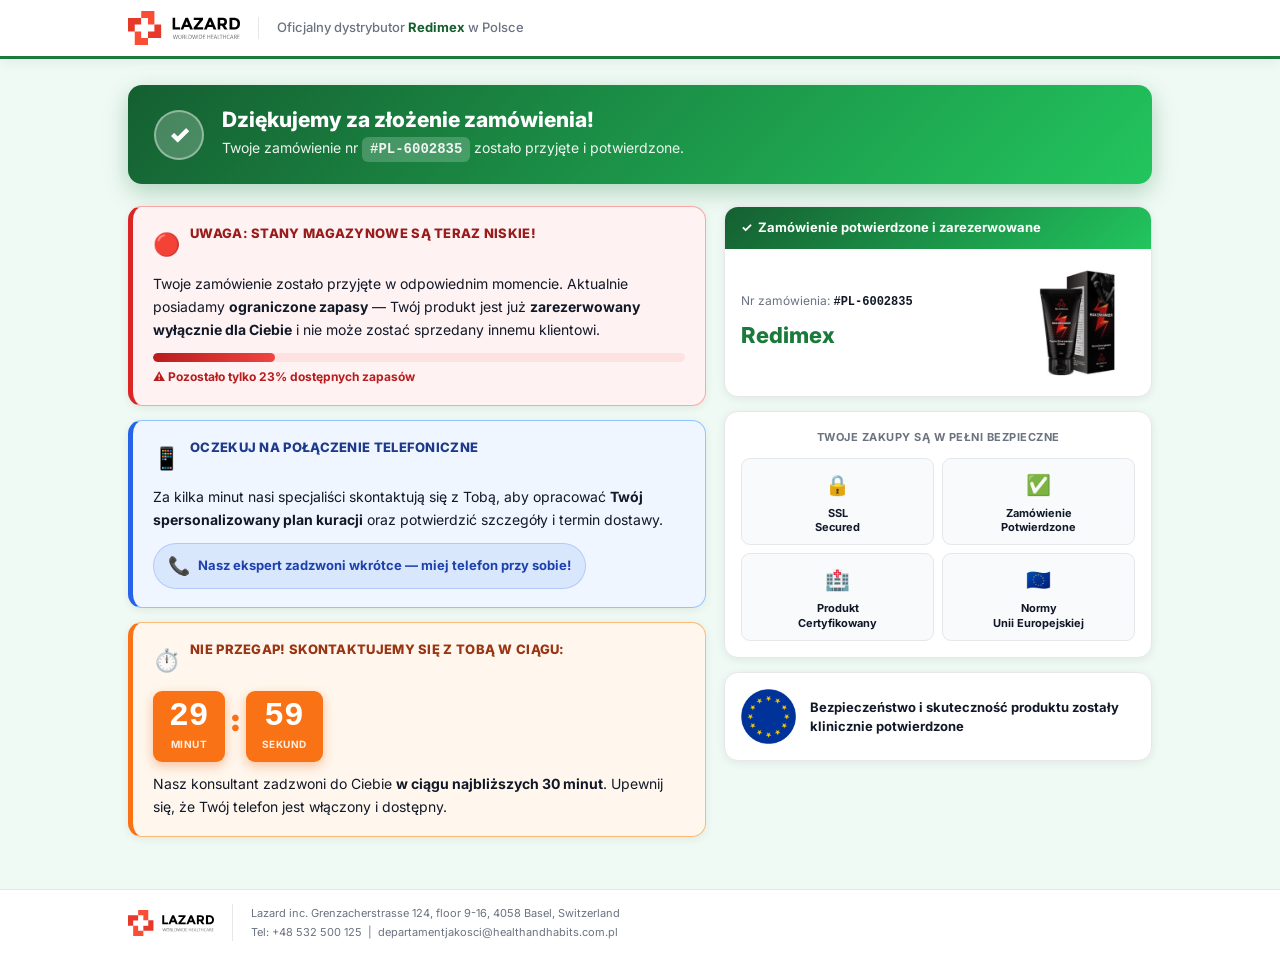
==== commit ef6164ac: "fix: thanks page CSS inline para garantir layout correto no Vercel" ====
--- a/thanks/index.html
+++ b/thanks/index.html
@@ -1,240 +1,615 @@
 <!DOCTYPE html>
 <html lang="pl">
-  <head>
-    <title>Dziękujemy za zamówienie! | Redimex Polska</title>
-    <meta charset="UTF-8">
-    <meta name="viewport" content="width=device-width, initial-scale=1">
-    <meta name="robots" content="noindex, nofollow">
-    <link rel="shortcut icon" href="favicon.ico">
-    <!-- Google Fonts: Inter -->
-    <link rel="preconnect" href="https://fonts.googleapis.com">
-    <link href="https://fonts.googleapis.com/css2?family=Inter:wght@400;500;600;700;800;900&display=swap" rel="stylesheet">
-    <!-- Styles -->
-    <link rel="stylesheet" href="assets/css/fonts.css">
-    <link rel="stylesheet" href="assets/css/style.css">
-    <!-- INTH_SNIPPET_TOP -->
-  </head>
-  <body>
-
-    <!-- ══════════════════════════════════
-         HEADER
-    ══════════════════════════════════ -->
-    <header class="header">
-      <div class="container">
-        <div class="header-inner">
-          <a href="#" class="header-logo">
-            <img src="assets/images/logo/logo.svg" alt="Redimex">
-          </a>
-          <p class="header-text">Oficjalny dystrybutor <strong>Redimex</strong> w Polsce</p>
+<head>
+  <title>Dziękujemy za zamówienie! | Redimex Polska</title>
+  <meta charset="UTF-8">
+  <meta name="viewport" content="width=device-width, initial-scale=1">
+  <meta name="robots" content="noindex, nofollow">
+  <link rel="shortcut icon" href="favicon.ico">
+  <link rel="preconnect" href="https://fonts.googleapis.com">
+  <link href="https://fonts.googleapis.com/css2?family=Inter:wght@400;500;600;700;800;900&display=swap" rel="stylesheet">
+
+  <style>
+    /* ── RESET ─────────────────────────────────────────── */
+    *, *::before, *::after { box-sizing: border-box; margin: 0; padding: 0; }
+
+    :root {
+      --green:       #1a7a3c;
+      --green-dark:  #145f2e;
+      --green-lite:  #e8f7ee;
+      --red:         #dc2626;
+      --red-lite:    #fef2f2;
+      --blue:        #2563eb;
+      --blue-lite:   #eff6ff;
+      --orange:      #ea580c;
+      --orange-mid:  #f97316;
+      --orange-lite: #fff7ed;
+      --border:      #e5e7eb;
+      --text:        #111827;
+      --muted:       #6b7280;
+      --bg:          #f0faf5;
+      --white:       #ffffff;
+      --radius:      14px;
+      --r-sm:        9px;
+      --font:        'Inter', system-ui, sans-serif;
+    }
+
+    html, body { min-height: 100%; }
+
+    body {
+      font-family: var(--font);
+      background: var(--bg);
+      color: var(--text);
+      font-size: 15px;
+      line-height: 1.65;
+    }
+
+    img { max-width: 100%; display: block; }
+    a   { color: var(--green); text-decoration: none; }
+    a:hover { text-decoration: underline; }
+
+    /* ── CONTAINER ─────────────────────────────────────── */
+    .wrap {
+      max-width: 1060px;
+      margin: 0 auto;
+      padding: 0 18px;
+    }
+
+    /* ── HEADER ─────────────────────────────────────────── */
+    .header {
+      background: var(--white);
+      border-bottom: 3px solid var(--green);
+      padding: 11px 0;
+      position: sticky;
+      top: 0;
+      z-index: 99;
+      box-shadow: 0 2px 12px rgba(0,0,0,.07);
+    }
+    .header-inner {
+      display: flex;
+      align-items: center;
+      gap: 18px;
+    }
+    .header-logo img { height: 34px; }
+    .header-txt {
+      font-size: 13px;
+      color: var(--muted);
+      padding-left: 18px;
+      border-left: 1px solid var(--border);
+      font-weight: 500;
+    }
+    .header-txt strong { color: var(--green-dark); }
+
+    /* ── MAIN ───────────────────────────────────────────── */
+    .main { padding: 26px 0 52px; }
+
+    /* ── SUCCESS BANNER ─────────────────────────────────── */
+    .banner {
+      display: flex;
+      align-items: center;
+      gap: 18px;
+      background: linear-gradient(135deg, #155f31 0%, #22c55e 100%);
+      border-radius: var(--radius);
+      padding: 22px 26px;
+      margin-bottom: 22px;
+      color: var(--white);
+      box-shadow: 0 8px 24px rgba(26,122,60,.30);
+      animation: slideDown .45s ease both;
+    }
+    .banner-check {
+      display: flex; align-items: center; justify-content: center;
+      width: 50px; height: 50px; min-width: 50px;
+      background: rgba(255,255,255,.22);
+      border-radius: 50%;
+      font-size: 24px; font-weight: 900;
+      border: 2px solid rgba(255,255,255,.40);
+      flex-shrink: 0;
+    }
+    .banner-title {
+      font-size: 21px;
+      font-weight: 800;
+      margin-bottom: 4px;
+      line-height: 1.2;
+    }
+    .banner-sub { font-size: 14px; opacity: .92; }
+    .order-badge {
+      display: inline-block;
+      background: rgba(255,255,255,.22);
+      border-radius: 6px;
+      padding: 1px 8px;
+      font-family: monospace;
+      font-size: 14px;
+      font-weight: 700;
+    }
+
+    /* ── GRID ───────────────────────────────────────────── */
+    .grid {
+      display: grid;
+      grid-template-columns: 1.15fr 0.85fr;
+      gap: 18px;
+      align-items: start;
+    }
+
+    /* ── TRIGGERS ───────────────────────────────────────── */
+    .triggers { display: flex; flex-direction: column; gap: 14px; }
+
+    .card {
+      background: var(--white);
+      border-radius: var(--radius);
+      border: 1px solid var(--border);
+      box-shadow: 0 2px 10px rgba(0,0,0,.07);
+      overflow: hidden;
+    }
+
+    .trigger {
+      border-radius: var(--radius);
+      padding: 18px 20px;
+      box-shadow: 0 2px 10px rgba(0,0,0,.07);
+    }
+    .trigger:nth-child(1) { animation: fadeUp .5s .10s ease both; }
+    .trigger:nth-child(2) { animation: fadeUp .5s .22s ease both; }
+    .trigger:nth-child(3) { animation: fadeUp .5s .34s ease both; }
+
+    /* Red */
+    .t-red {
+      background: var(--red-lite);
+      border: 1.5px solid #fca5a5;
+      border-left: 5px solid var(--red);
+      animation: fadeUp .5s .10s ease both, pulseRed 2.5s 1.2s ease-in-out infinite;
+    }
+    .t-red  .t-title { color: #991b1b; }
+
+    /* Blue */
+    .t-blue {
+      background: var(--blue-lite);
+      border: 1.5px solid #93c5fd;
+      border-left: 5px solid var(--blue);
+    }
+    .t-blue .t-title { color: #1e3a8a; }
+
+    /* Orange */
+    .t-orange {
+      background: var(--orange-lite);
+      border: 1.5px solid #fdba74;
+      border-left: 5px solid var(--orange-mid);
+    }
+    .t-orange .t-title { color: #9a3412; }
+
+    .t-head {
+      display: flex;
+      align-items: flex-start;
+      gap: 10px;
+      margin-bottom: 9px;
+    }
+    .t-icon  { font-size: 22px; flex-shrink: 0; margin-top: 1px; }
+    .t-title {
+      font-size: 13px;
+      font-weight: 800;
+      text-transform: uppercase;
+      letter-spacing: .3px;
+      line-height: 1.3;
+    }
+    .t-txt { font-size: 14px; color: var(--text); line-height: 1.65; }
+
+    /* Stock bar */
+    .stock-bar-bg {
+      background: #fee2e2;
+      border-radius: 100px;
+      height: 9px;
+      overflow: hidden;
+      margin: 12px 0 5px;
+    }
+    .stock-bar-fill {
+      height: 100%;
+      width: 23%;
+      background: linear-gradient(90deg, #b91c1c, #ef4444);
+      border-radius: 100px;
+      animation: growBar 1.8s .7s ease both;
+    }
+    .stock-lbl { font-size: 12px; color: #b91c1c; font-weight: 700; }
+
+    /* Phone pill */
+    .phone-pill {
+      display: inline-flex;
+      align-items: center;
+      gap: 8px;
+      margin-top: 12px;
+      padding: 7px 14px;
+      background: rgba(37,99,235,.1);
+      border: 1px solid rgba(37,99,235,.22);
+      border-radius: 100px;
+    }
+    .phone-pill-ico  { font-size: 18px; animation: phoneRing 1.8s ease-in-out infinite; }
+    .phone-pill-txt  { font-size: 13px; color: #1e40af; font-weight: 700; }
+
+    /* Countdown */
+    .cdown-row {
+      display: flex;
+      align-items: center;
+      gap: 6px;
+      margin: 13px 0 10px;
+    }
+    .cdown-box {
+      display: flex; flex-direction: column; align-items: center;
+      background: var(--orange-mid);
+      border-radius: var(--r-sm);
+      padding: 9px 16px;
+      min-width: 68px;
+      box-shadow: 0 4px 12px rgba(234,88,12,.35);
+    }
+    .cdown-num {
+      font-size: 33px;
+      font-weight: 900;
+      color: var(--white);
+      font-variant-numeric: tabular-nums;
+      font-family: monospace;
+      line-height: 1;
+    }
+    .cdown-lbl {
+      font-size: 10px;
+      color: rgba(255,255,255,.88);
+      font-weight: 700;
+      margin-top: 3px;
+      text-transform: uppercase;
+      letter-spacing: .5px;
+    }
+    .cdown-sep {
+      font-size: 33px;
+      font-weight: 900;
+      color: var(--orange-mid);
+      line-height: 1;
+      margin-bottom: 14px;
+    }
+
+    /* ── PRODUCT COLUMN ──────────────────────────────────── */
+    .product-col { display: flex; flex-direction: column; gap: 14px; }
+    .product-col .card:nth-child(1) { animation: fadeUp .5s .15s ease both; }
+    .product-col .card:nth-child(2) { animation: fadeUp .5s .28s ease both; }
+    .product-col .card:nth-child(3) { animation: fadeUp .5s .40s ease both; }
+
+    .card-hdr {
+      background: linear-gradient(135deg, #155f31, #22c55e);
+      color: var(--white);
+      font-weight: 700;
+      font-size: 13px;
+      padding: 10px 16px;
+      display: flex;
+      align-items: center;
+      gap: 6px;
+    }
+
+    /* Product info */
+    .prod-info {
+      display: flex;
+      align-items: center;
+      justify-content: space-between;
+      gap: 12px;
+      padding: 16px;
+    }
+    .prod-order-num { font-size: 12px; color: var(--muted); margin-bottom: 4px; }
+    .prod-order-num span { font-family: monospace; font-weight: 700; color: var(--text); }
+    .prod-name { font-size: 22px; font-weight: 800; color: var(--green); }
+    .prod-img  { max-height: 115px; object-fit: contain; border-radius: 6px; }
+
+    /* Seals */
+    .seals-pad { padding: 16px; }
+    .seals-ttl {
+      font-size: 11px;
+      font-weight: 700;
+      color: var(--muted);
+      text-align: center;
+      text-transform: uppercase;
+      letter-spacing: .5px;
+      margin-bottom: 12px;
+    }
+    .seals-grid {
+      display: grid;
+      grid-template-columns: 1fr 1fr;
+      gap: 8px;
+    }
+    .seal {
+      display: flex; flex-direction: column; align-items: center;
+      gap: 4px;
+      padding: 10px 8px;
+      background: #f9fafb;
+      border-radius: var(--r-sm);
+      border: 1px solid var(--border);
+      text-align: center;
+    }
+    .seal-ico  { font-size: 20px; }
+    .seal-txt  { font-size: 11px; font-weight: 700; color: var(--text); line-height: 1.3; }
+
+    /* EU card */
+    .eu-pad { padding: 16px; }
+    .eu-row {
+      display: flex;
+      align-items: center;
+      gap: 14px;
+    }
+    .eu-img  { max-width: 55px; flex-shrink: 0; }
+    .eu-txt  { font-size: 13px; font-weight: 700; color: var(--text); line-height: 1.4; }
+
+    /* ── FOOTER ──────────────────────────────────────────── */
+    .footer {
+      background: var(--white);
+      border-top: 1px solid var(--border);
+      padding: 14px 0;
+    }
+    .footer-inner {
+      display: flex;
+      align-items: center;
+      gap: 18px;
+    }
+    .footer-logo img { height: 26px; }
+    .footer-info {
+      padding-left: 18px;
+      border-left: 1px solid var(--border);
+      font-size: 11px;
+      color: var(--muted);
+      line-height: 1.7;
+    }
+    .footer-info a { color: var(--muted); }
+    .footer-info a:hover { color: var(--green); }
+
+    /* ── ANIMATIONS ──────────────────────────────────────── */
+    @keyframes slideDown {
+      from { opacity: 0; transform: translateY(-16px); }
+      to   { opacity: 1; transform: translateY(0); }
+    }
+    @keyframes fadeUp {
+      from { opacity: 0; transform: translateY(20px); }
+      to   { opacity: 1; transform: translateY(0); }
+    }
+    @keyframes phoneRing {
+      0%, 100% { transform: rotate(0) scale(1); }
+      15%       { transform: rotate(-18deg) scale(1.1); }
+      35%       { transform: rotate(18deg) scale(1.1); }
+      55%       { transform: rotate(-10deg) scale(1.05); }
+      75%       { transform: rotate(10deg) scale(1.05); }
+    }
+    @keyframes growBar {
+      from { width: 0; }
+    }
+    @keyframes pulseRed {
+      0%, 100% { box-shadow: 0 2px 10px rgba(0,0,0,.07); }
+      50%       { box-shadow: 0 0 0 6px rgba(220,38,38,.13), 0 2px 10px rgba(0,0,0,.07); }
+    }
+
+    /* ── RESPONSIVE ──────────────────────────────────────── */
+    @media (max-width: 800px) {
+      .grid { grid-template-columns: 1fr; }
+    }
+    @media (max-width: 560px) {
+      .banner { padding: 16px; gap: 14px; }
+      .banner-title { font-size: 17px; }
+      .banner-check { width: 42px; height: 42px; min-width: 42px; font-size: 20px; }
+      .cdown-num { font-size: 28px; }
+      .cdown-box { min-width: 58px; padding: 7px 12px; }
+      .header-txt { display: none; }
+    }
+  </style>
+</head>
+<body>
+
+  <!-- ═══════════════════════════
+       HEADER
+  ═══════════════════════════ -->
+  <header class="header">
+    <div class="wrap">
+      <div class="header-inner">
+        <a href="#" class="header-logo">
+          <img src="assets/images/logo/logo.svg" alt="Redimex">
+        </a>
+        <p class="header-txt">Oficjalny dystrybutor <strong>Redimex</strong> w Polsce</p>
+      </div>
+    </div>
+  </header>
+
+  <!-- ═══════════════════════════
+       MAIN
+  ═══════════════════════════ -->
+  <main class="main">
+    <div class="wrap">
+
+      <!-- ── SUCCESS BANNER ── -->
+      <div class="banner">
+        <div class="banner-check">✓</div>
+        <div>
+          <h1 class="banner-title">Dziękujemy za złożenie zamówienia!</h1>
+          <p class="banner-sub">
+            Twoje zamówienie nr <span class="order-badge" id="orderId">#PL-8825605</span>
+            zostało przyjęte i potwierdzone.
+          </p>
         </div>
       </div>
-    </header>
-
-    <!-- ══════════════════════════════════
-         MAIN
-    ══════════════════════════════════ -->
-    <main class="main">
-      <div class="container">
-
-        <!-- ── SUCCESS BANNER ── -->
-        <div class="success-banner">
-          <div class="success-icon">✓</div>
-          <div>
-            <h1 class="success-title">Dziękujemy za złożenie zamówienia!</h1>
-            <p class="success-subtitle">
-              Twoje zamówienie nr <span class="order-id-badge" id="orderId">#PL-8825605</span>
-              zostało przyjęte i potwierdzone.
+
+      <!-- ── GRID ── -->
+      <div class="grid">
+
+        <!-- ════════════════════
+             LEFT — TRIGGERS
+        ════════════════════ -->
+        <div class="triggers">
+
+          <!-- TRIGGER 1: Stock (RED) -->
+          <div class="trigger t-red">
+            <div class="t-head">
+              <span class="t-icon">🔴</span>
+              <h2 class="t-title">UWAGA: STANY MAGAZYNOWE SĄ TERAZ NISKIE!</h2>
+            </div>
+            <p class="t-txt">
+              Twoje zamówienie zostało przyjęte w odpowiednim momencie.
+              Aktualnie posiadamy <strong>ograniczone zapasy</strong> —
+              Twój produkt jest już <strong>zarezerwowany wyłącznie dla Ciebie</strong>
+              i nie może zostać sprzedany innemu klientowi.
+            </p>
+            <div class="stock-bar-bg">
+              <div class="stock-bar-fill"></div>
+            </div>
+            <p class="stock-lbl">⚠️ Pozostało tylko <strong>23% dostępnych zapasów</strong></p>
+          </div>
+
+          <!-- TRIGGER 2: Specialist (BLUE) -->
+          <div class="trigger t-blue">
+            <div class="t-head">
+              <span class="t-icon">📱</span>
+              <h2 class="t-title">OCZEKUJ NA POŁĄCZENIE TELEFONICZNE</h2>
+            </div>
+            <p class="t-txt">
+              Za kilka minut nasi specjaliści skontaktują się z Tobą,
+              aby opracować <strong>Twój spersonalizowany plan kuracji</strong>
+              oraz potwierdzić szczegóły i termin dostawy.
+            </p>
+            <div class="phone-pill">
+              <span class="phone-pill-ico">📞</span>
+              <span class="phone-pill-txt">Nasz ekspert zadzwoni wkrótce — miej telefon przy sobie!</span>
+            </div>
+          </div>
+
+          <!-- TRIGGER 3: 30-min countdown (ORANGE) -->
+          <div class="trigger t-orange">
+            <div class="t-head">
+              <span class="t-icon">⏱️</span>
+              <h2 class="t-title">NIE PRZEGAP! SKONTAKTUJEMY SIĘ Z TOBĄ W CIĄGU:</h2>
+            </div>
+            <div class="cdown-row">
+              <div class="cdown-box">
+                <span class="cdown-num" id="cMin">30</span>
+                <span class="cdown-lbl">minut</span>
+              </div>
+              <span class="cdown-sep">:</span>
+              <div class="cdown-box">
+                <span class="cdown-num" id="cSec">00</span>
+                <span class="cdown-lbl">sekund</span>
+              </div>
+            </div>
+            <p class="t-txt">
+              Nasz konsultant zadzwoni do Ciebie <strong>w ciągu najbliższych 30 minut</strong>.
+              Upewnij się, że Twój telefon jest włączony i dostępny.
             </p>
           </div>
-        </div>
-
-        <!-- ── CONTENT GRID ── -->
-        <div class="content-grid">
-
-          <!-- ════════════════════════════
-               LEFT — GATILHOS / TRIGGERS
-          ════════════════════════════ -->
-          <div class="triggers-column">
-
-            <!-- TRIGGER 1: Stock alert (RED) -->
-            <div class="trigger trigger-red">
-              <div class="trigger-header">
-                <span class="trigger-icon">🔴</span>
-                <h2 class="trigger-title">UWAGA: STANY MAGAZYNOWE SĄ TERAZ NISKIE!</h2>
+
+        </div><!-- /triggers -->
+
+        <!-- ════════════════════
+             RIGHT — PRODUCT
+        ════════════════════ -->
+        <div class="product-col">
+
+          <!-- Product card -->
+          <div class="card">
+            <div class="card-hdr">✓ &nbsp;Zamówienie potwierdzone i zarezerwowane</div>
+            <div class="prod-info">
+              <div>
+                <p class="prod-order-num">Nr zamówienia: <span id="orderIdCard">#PL-8825605</span></p>
+                <p class="prod-name">Redimex</p>
               </div>
-              <p class="trigger-text">
-                Twoje zamówienie zostało przyjęte w odpowiednim momencie.
-                Aktualnie posiadamy <strong>ograniczone zapasy</strong> —
-                Twój produkt jest już <strong>zarezerwowany wyłącznie dla Ciebie</strong>
-                i nie może zostać sprzedany innemu klientowi.
-              </p>
-              <div class="stock-bar-wrap">
-                <div class="stock-bar">
-                  <div class="stock-bar-fill"></div>
+              <img
+                class="prod-img"
+                src="assets/images/products/product1.png"
+                alt="Redimex"
+                onerror="this.src='https://static.statthroat.tech/offers/183624ec-45d1-457c-8dc4-bf20b5571d86.png'"
+              >
+            </div>
+          </div>
+
+          <!-- Security seals (NO free shipping) -->
+          <div class="card">
+            <div class="seals-pad">
+              <p class="seals-ttl">Twoje zakupy są w pełni bezpieczne</p>
+              <div class="seals-grid">
+                <div class="seal">
+                  <span class="seal-ico">🔒</span>
+                  <span class="seal-txt">SSL<br>Secured</span>
                 </div>
-                <p class="stock-label">⚠️ Pozostało tylko <strong>23% dostępnych zapasów</strong></p>
-              </div>
-            </div>
-
-            <!-- TRIGGER 2: Specialist contact (BLUE) -->
-            <div class="trigger trigger-blue">
-              <div class="trigger-header">
-                <span class="trigger-icon">📱</span>
-                <h2 class="trigger-title">OCZEKUJ NA POŁĄCZENIE TELEFONICZNE</h2>
-              </div>
-              <p class="trigger-text">
-                Za kilka minut nasi specjaliści skontaktują się z Tobą,
-                aby opracować <strong>Twój spersonalizowany plan kuracji</strong>
-                oraz potwierdzić szczegóły i termin dostawy.
-              </p>
-              <div class="phone-pill">
-                <span class="phone-pill-icon">📞</span>
-                <span class="phone-pill-text">Nasz ekspert zadzwoni wkrótce — miej telefon przy sobie!</span>
-              </div>
-            </div>
-
-            <!-- TRIGGER 3: 30-min countdown (ORANGE) -->
-            <div class="trigger trigger-orange">
-              <div class="trigger-header">
-                <span class="trigger-icon">⏱️</span>
-                <h2 class="trigger-title">NIE PRZEGAP! SKONTAKTUJEMY SIĘ Z TOBĄ W CIĄGU:</h2>
-              </div>
-              <div class="countdown-wrap">
-                <div class="countdown-box">
-                  <span class="countdown-num" id="cntMin">30</span>
-                  <span class="countdown-label">minut</span>
+                <div class="seal">
+                  <span class="seal-ico">✅</span>
+                  <span class="seal-txt">Zamówienie<br>Potwierdzone</span>
                 </div>
-                <span class="countdown-sep">:</span>
-                <div class="countdown-box">
-                  <span class="countdown-num" id="cntSec">00</span>
-                  <span class="countdown-label">sekund</span>
+                <div class="seal">
+                  <span class="seal-ico">🏥</span>
+                  <span class="seal-txt">Produkt<br>Certyfikowany</span>
+                </div>
+                <div class="seal">
+                  <span class="seal-ico">🇪🇺</span>
+                  <span class="seal-txt">Normy<br>Unii Europejskiej</span>
                 </div>
               </div>
-              <p class="trigger-text">
-                Nasz konsultant zadzwoni do Ciebie <strong>w ciągu najbliższych 30 minut</strong>.
-                Upewnij się, że Twój telefon jest włączony i dostępny.
-              </p>
-            </div>
-
-          </div><!-- /triggers-column -->
-
-          <!-- ════════════════════════════
-               RIGHT — PRODUCT + SEALS
-          ════════════════════════════ -->
-          <div class="product-column">
-
-            <!-- Product card -->
-            <div class="card">
-              <div class="card-header-green">
-                ✓ &nbsp;Zamówienie potwierdzone i zarezerwowane
-              </div>
-              <div class="product-info">
-                <div>
-                  <p class="order-number-small">Nr zamówienia: <span id="orderIdCard">#PL-8825605</span></p>
-                  <p class="product-name-card">Redimex</p>
-                </div>
-                <img
-                  class="product-img-card"
-                  src="assets/images/products/product1.png"
-                  alt="Redimex"
-                  onerror="this.src='https://static.statthroat.tech/offers/183624ec-45d1-457c-8dc4-bf20b5571d86.png'"
-                >
-              </div>
-            </div>
-
-            <!-- Security seals (NO free shipping) -->
-            <div class="card seals-card">
-              <p class="seals-title">Twoje zakupy są w pełni bezpieczne</p>
-              <div class="seals-grid">
-                <div class="seal">
-                  <span class="seal-icon">🔒</span>
-                  <span class="seal-text">SSL<br>Secured</span>
-                </div>
-                <div class="seal">
-                  <span class="seal-icon">✅</span>
-                  <span class="seal-text">Zamówienie<br>Potwierdzone</span>
-                </div>
-                <div class="seal">
-                  <span class="seal-icon">🏥</span>
-                  <span class="seal-text">Produkt<br>Certyfikowany</span>
-                </div>
-                <div class="seal">
-                  <span class="seal-icon">🇪🇺</span>
-                  <span class="seal-text">Normy<br>Unii Europejskiej</span>
-                </div>
-              </div>
-            </div>
-
-            <!-- EU Clinical Confirmation -->
-            <div class="card eu-card">
-              <div class="eu-content">
+            </div>
+          </div>
+
+          <!-- EU Clinical Confirmation -->
+          <div class="card">
+            <div class="eu-pad">
+              <div class="eu-row">
                 <img
                   src="assets/images/labels/confirmed.png"
                   alt="Klinicznie potwierdzone"
                   class="eu-img"
                 >
-                <p class="eu-text">
+                <p class="eu-txt">
                   Bezpieczeństwo i skuteczność produktu zostały
                   <strong>klinicznie potwierdzone</strong>
                 </p>
               </div>
             </div>
-
-          </div><!-- /product-column -->
-
-        </div><!-- /content-grid -->
-      </div><!-- /container -->
-    </main>
-
-    <!-- ══════════════════════════════════
-         FOOTER
-    ══════════════════════════════════ -->
-    <footer class="footer">
-      <div class="container">
-        <div class="footer-inner">
-          <a href="#" class="footer-logo">
-            <img src="assets/images/logo/logo.svg" alt="Redimex">
-          </a>
-          <div class="footer-info">
-            <p>Lazard inc. Grenzacherstrasse 124, floor 9-16, 4058 Basel, Switzerland</p>
-            <p>Tel: <a href="tel:+48532500125">+48 532 500 125</a> &nbsp;|&nbsp;
-               <a href="mailto:departamentjakosci@healthandhabits.com.pl">departamentjakosci@healthandhabits.com.pl</a>
-            </p>
           </div>
+
+        </div><!-- /product-col -->
+
+      </div><!-- /grid -->
+    </div><!-- /wrap -->
+  </main>
+
+  <!-- ═══════════════════════════
+       FOOTER
+  ═══════════════════════════ -->
+  <footer class="footer">
+    <div class="wrap">
+      <div class="footer-inner">
+        <a href="#" class="footer-logo">
+          <img src="assets/images/logo/logo.svg" alt="Redimex">
+        </a>
+        <div class="footer-info">
+          <p>Lazard inc. Grenzacherstrasse 124, floor 9-16, 4058 Basel, Switzerland</p>
+          <p>Tel: <a href="tel:+48532500125">+48 532 500 125</a>
+            &nbsp;|&nbsp;
+            <a href="mailto:departamentjakosci@healthandhabits.com.pl">departamentjakosci@healthandhabits.com.pl</a>
+          </p>
         </div>
       </div>
-    </footer>
-
-    <!-- ══════════════════════════════════
-         SCRIPTS
-    ══════════════════════════════════ -->
-    <script>
-      /* ── Random order ID ── */
-      (function () {
-        var id = '#PL-' + Math.floor(1000000 + Math.random() * 9000000);
-        var els = document.querySelectorAll('#orderId, #orderIdCard');
-        els.forEach(function (el) { el.textContent = id; });
-      })();
-
-      /* ── 30-min countdown ── */
-      (function () {
-        var total = 30 * 60;
-        var minEl = document.getElementById('cntMin');
-        var secEl = document.getElementById('cntSec');
-
-        function tick() {
-          var m = Math.floor(total / 60);
-          var s = total % 60;
-          minEl.textContent = String(m).padStart(2, '0');
-          secEl.textContent = String(s).padStart(2, '0');
-          if (total > 0) total--;
-        }
-
-        tick();
-        setInterval(tick, 1000);
-      })();
-    </script>
-
-    <!-- INTH_SNIPPET_BOTTOM -->
-  </body>
+    </div>
+  </footer>
+
+  <!-- ═══════════════════════════
+       SCRIPTS
+  ═══════════════════════════ -->
+  <script>
+    /* ── Random order ID ── */
+    (function () {
+      var id = '#PL-' + Math.floor(1000000 + Math.random() * 9000000);
+      document.getElementById('orderId').textContent     = id;
+      document.getElementById('orderIdCard').textContent = id;
+    })();
+
+    /* ── 30-min countdown ── */
+    (function () {
+      var total  = 30 * 60;
+      var minEl  = document.getElementById('cMin');
+      var secEl  = document.getElementById('cSec');
+
+      function tick() {
+        var m = Math.floor(total / 60);
+        var s = total % 60;
+        minEl.textContent = String(m).padStart(2, '0');
+        secEl.textContent = String(s).padStart(2, '0');
+        if (total > 0) total--;
+      }
+
+      tick();
+      setInterval(tick, 1000);
+    })();
+  </script>
+
+</body>
 </html>
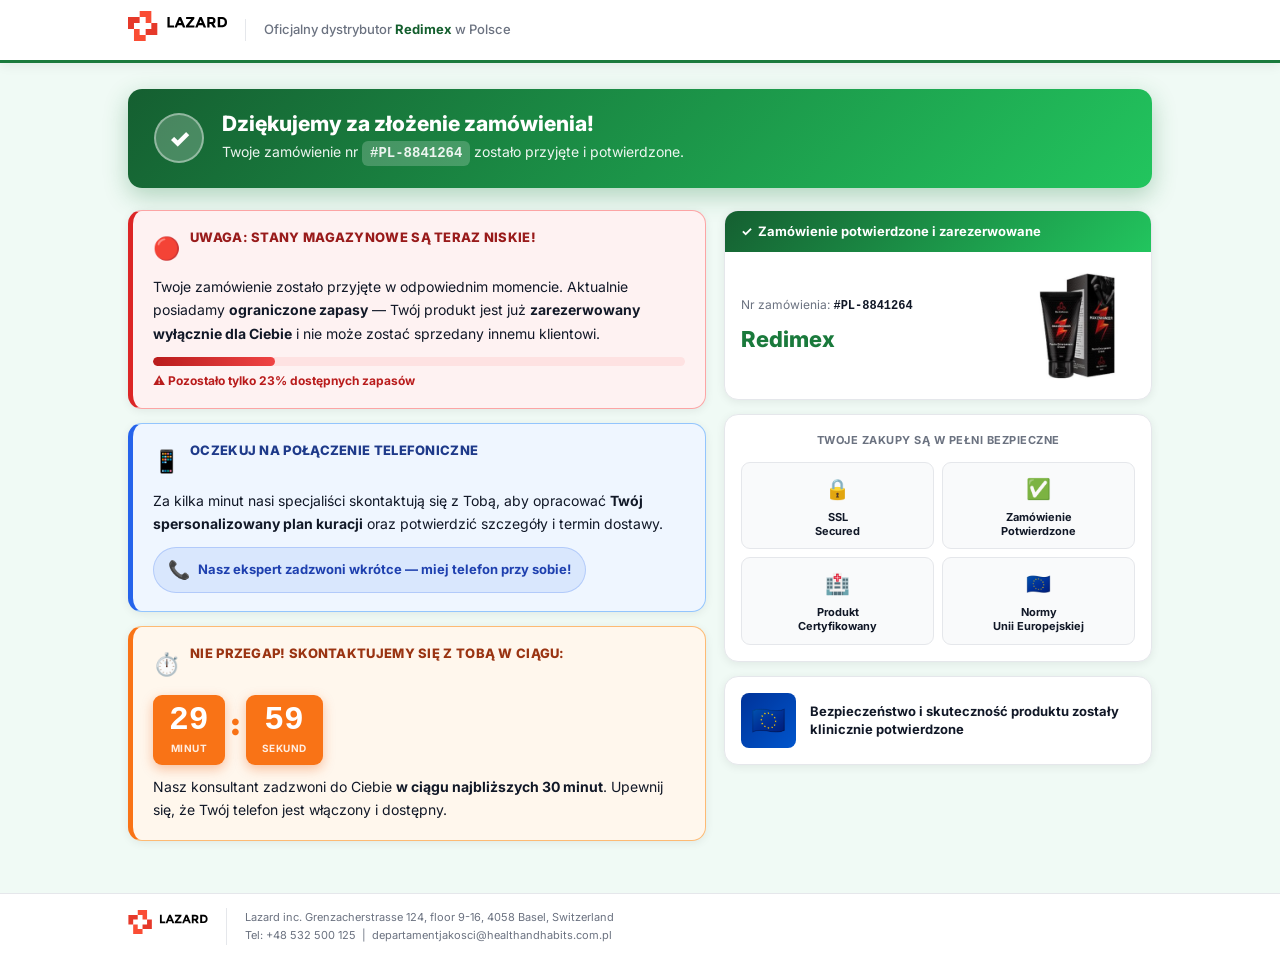
==== commit eb93ffcd: "fix: logo e EU embeds inline no thanks page - elimina dependencia de arquivos externos" ====
--- a/thanks/index.html
+++ b/thanks/index.html
@@ -398,7 +398,18 @@
     <div class="wrap">
       <div class="header-inner">
         <a href="#" class="header-logo">
-          <img src="assets/images/logo/logo.svg" alt="Redimex">
+          <svg width="99" height="30" viewBox="0 0 99 30" fill="none" xmlns="http://www.w3.org/2000/svg">
+            <path d="M17.6719 11.9108H23.3344V0H11.6983V6.11465H17.6719V11.9108Z" fill="#FA4D34"/>
+            <path d="M11.6361 11.9745V6.11465H0V18.0892H5.9736V11.9745H11.6361Z" fill="#E6392A"/>
+            <path d="M11.6361 18.0892H5.97361V30H17.6719V23.8854H11.6361V18.0892Z" fill="#FA4D34"/>
+            <path d="M17.6719 18.0892V23.8854H29.308V11.9108H23.3344V18.0892H17.6719Z" fill="#E6392A"/>
+            <path d="M39.4507 16.4331V6.05096H41.6908V14.3949H46.0465V16.4331H39.4507Z" fill="black"/>
+            <path d="M54.9447 16.4331L54.0113 14.2038H49.78L48.8466 16.4331H46.4199L50.8378 6.05096H53.0157L57.4337 16.4331H54.9447ZM51.8957 9.10829L50.5889 12.1019H53.1402L51.8957 9.10829Z" fill="black"/>
+            <path d="M57.9315 16.4331V14.8408L63.2828 8.02549H58.1182V6.05096H66.3319V7.64332L61.0427 14.3949H66.4563V16.4331H57.9315Z" fill="black"/>
+            <path d="M75.6656 16.4331L74.7322 14.2038H70.5009L69.5676 16.4331H67.1408L71.5588 6.05096H73.7366L78.1546 16.4331H75.6656ZM72.6166 9.10829L71.3099 12.1019H73.8611L72.6166 9.10829Z" fill="black"/>
+            <path d="M87.4884 9.49045C87.4884 11.1465 86.8661 12.2293 85.5594 12.7389L88.1106 16.4331H85.3105L83.0704 13.121H81.5148V16.4331H79.2747V6.05096H83.1326C84.6883 6.05096 85.8083 6.30574 86.4928 6.87899C87.1773 7.38854 87.4884 8.28026 87.4884 9.49045ZM84.7505 10.7006C85.0616 10.4459 85.186 10.0637 85.186 9.49045C85.186 8.91721 85.0616 8.53504 84.7505 8.34396C84.4393 8.15288 83.9415 8.02549 83.1948 8.02549H81.5148V11.0828H83.1948C83.9415 11.0828 84.5016 10.9554 84.7505 10.7006Z" fill="black"/>
+            <path d="M97.5688 7.38854C98.5644 8.28026 99 9.55415 99 11.1465C99 12.7389 98.5022 14.0127 97.5688 14.9682C96.6354 15.9236 95.2043 16.3694 93.2131 16.3694H89.7285V6.05096H93.3375C95.2043 6.05096 96.6354 6.49682 97.5688 7.38854ZM95.951 13.5669C96.511 13.0573 96.7599 12.2293 96.7599 11.2102C96.7599 10.1911 96.511 9.42676 95.951 8.85351C95.3909 8.28026 94.5198 8.02549 93.3997 8.02549H92.1552V14.3312H93.5864C94.582 14.3949 95.3909 14.1401 95.951 13.5669Z" fill="black"/>
+          </svg>
         </a>
         <p class="header-txt">Oficjalny dystrybutor <strong>Redimex</strong> w Polsce</p>
       </div>
@@ -542,11 +553,7 @@
           <div class="card">
             <div class="eu-pad">
               <div class="eu-row">
-                <img
-                  src="assets/images/labels/confirmed.png"
-                  alt="Klinicznie potwierdzone"
-                  class="eu-img"
-                >
+                <div style="min-width:55px;width:55px;height:55px;background:linear-gradient(135deg,#003399,#0055cc);border-radius:8px;display:flex;align-items:center;justify-content:center;font-size:28px;flex-shrink:0;">🇪🇺</div>
                 <p class="eu-txt">
                   Bezpieczeństwo i skuteczność produktu zostały
                   <strong>klinicznie potwierdzone</strong>
@@ -568,7 +575,18 @@
     <div class="wrap">
       <div class="footer-inner">
         <a href="#" class="footer-logo">
-          <img src="assets/images/logo/logo.svg" alt="Redimex">
+          <svg width="80" height="24" viewBox="0 0 99 30" fill="none" xmlns="http://www.w3.org/2000/svg">
+            <path d="M17.6719 11.9108H23.3344V0H11.6983V6.11465H17.6719V11.9108Z" fill="#FA4D34"/>
+            <path d="M11.6361 11.9745V6.11465H0V18.0892H5.9736V11.9745H11.6361Z" fill="#E6392A"/>
+            <path d="M11.6361 18.0892H5.97361V30H17.6719V23.8854H11.6361V18.0892Z" fill="#FA4D34"/>
+            <path d="M17.6719 18.0892V23.8854H29.308V11.9108H23.3344V18.0892H17.6719Z" fill="#E6392A"/>
+            <path d="M39.4507 16.4331V6.05096H41.6908V14.3949H46.0465V16.4331H39.4507Z" fill="black"/>
+            <path d="M54.9447 16.4331L54.0113 14.2038H49.78L48.8466 16.4331H46.4199L50.8378 6.05096H53.0157L57.4337 16.4331H54.9447ZM51.8957 9.10829L50.5889 12.1019H53.1402L51.8957 9.10829Z" fill="black"/>
+            <path d="M57.9315 16.4331V14.8408L63.2828 8.02549H58.1182V6.05096H66.3319V7.64332L61.0427 14.3949H66.4563V16.4331H57.9315Z" fill="black"/>
+            <path d="M75.6656 16.4331L74.7322 14.2038H70.5009L69.5676 16.4331H67.1408L71.5588 6.05096H73.7366L78.1546 16.4331H75.6656ZM72.6166 9.10829L71.3099 12.1019H73.8611L72.6166 9.10829Z" fill="black"/>
+            <path d="M87.4884 9.49045C87.4884 11.1465 86.8661 12.2293 85.5594 12.7389L88.1106 16.4331H85.3105L83.0704 13.121H81.5148V16.4331H79.2747V6.05096H83.1326C84.6883 6.05096 85.8083 6.30574 86.4928 6.87899C87.1773 7.38854 87.4884 8.28026 87.4884 9.49045ZM84.7505 10.7006C85.0616 10.4459 85.186 10.0637 85.186 9.49045C85.186 8.91721 85.0616 8.53504 84.7505 8.34396C84.4393 8.15288 83.9415 8.02549 83.1948 8.02549H81.5148V11.0828H83.1948C83.9415 11.0828 84.5016 10.9554 84.7505 10.7006Z" fill="black"/>
+            <path d="M97.5688 7.38854C98.5644 8.28026 99 9.55415 99 11.1465C99 12.7389 98.5022 14.0127 97.5688 14.9682C96.6354 15.9236 95.2043 16.3694 93.2131 16.3694H89.7285V6.05096H93.3375C95.2043 6.05096 96.6354 6.49682 97.5688 7.38854ZM95.951 13.5669C96.511 13.0573 96.7599 12.2293 96.7599 11.2102C96.7599 10.1911 96.511 9.42676 95.951 8.85351C95.3909 8.28026 94.5198 8.02549 93.3997 8.02549H92.1552V14.3312H93.5864C94.582 14.3949 95.3909 14.1401 95.951 13.5669Z" fill="black"/>
+          </svg>
         </a>
         <div class="footer-info">
           <p>Lazard inc. Grenzacherstrasse 124, floor 9-16, 4058 Basel, Switzerland</p>
